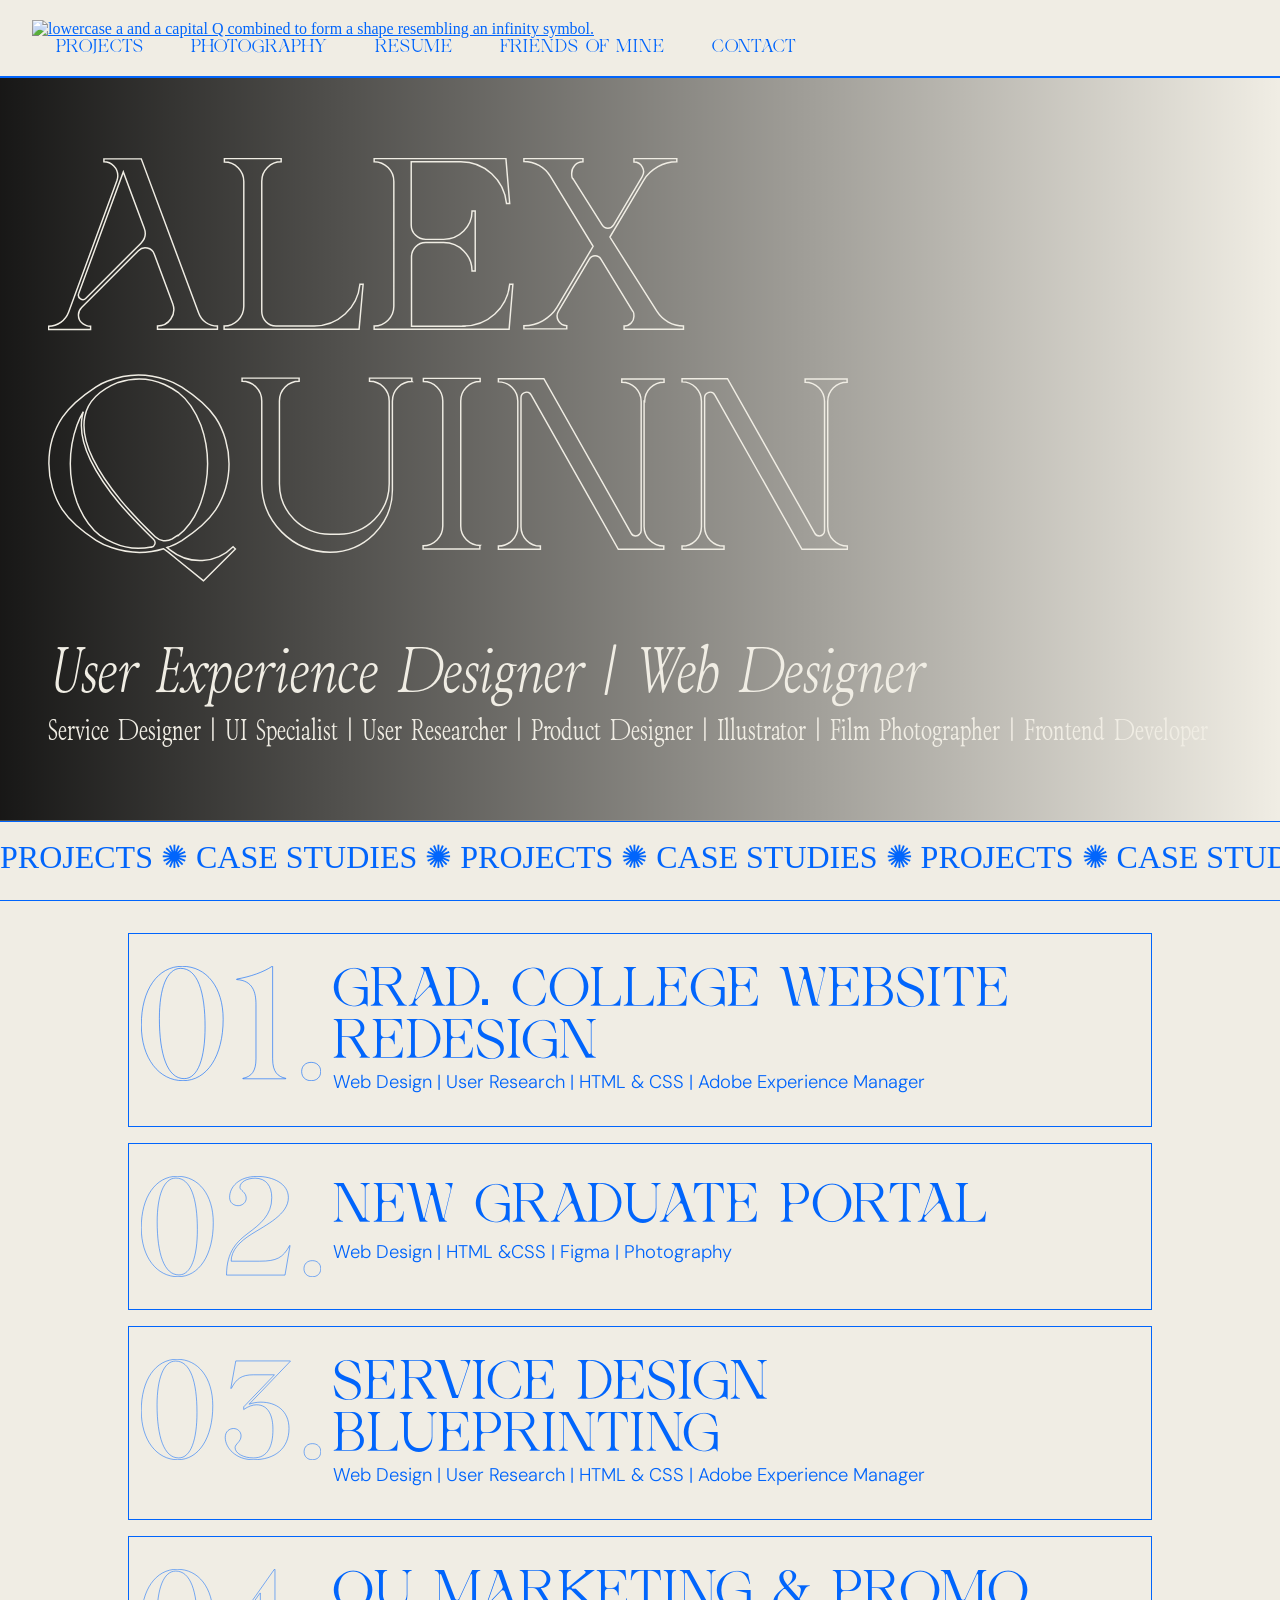
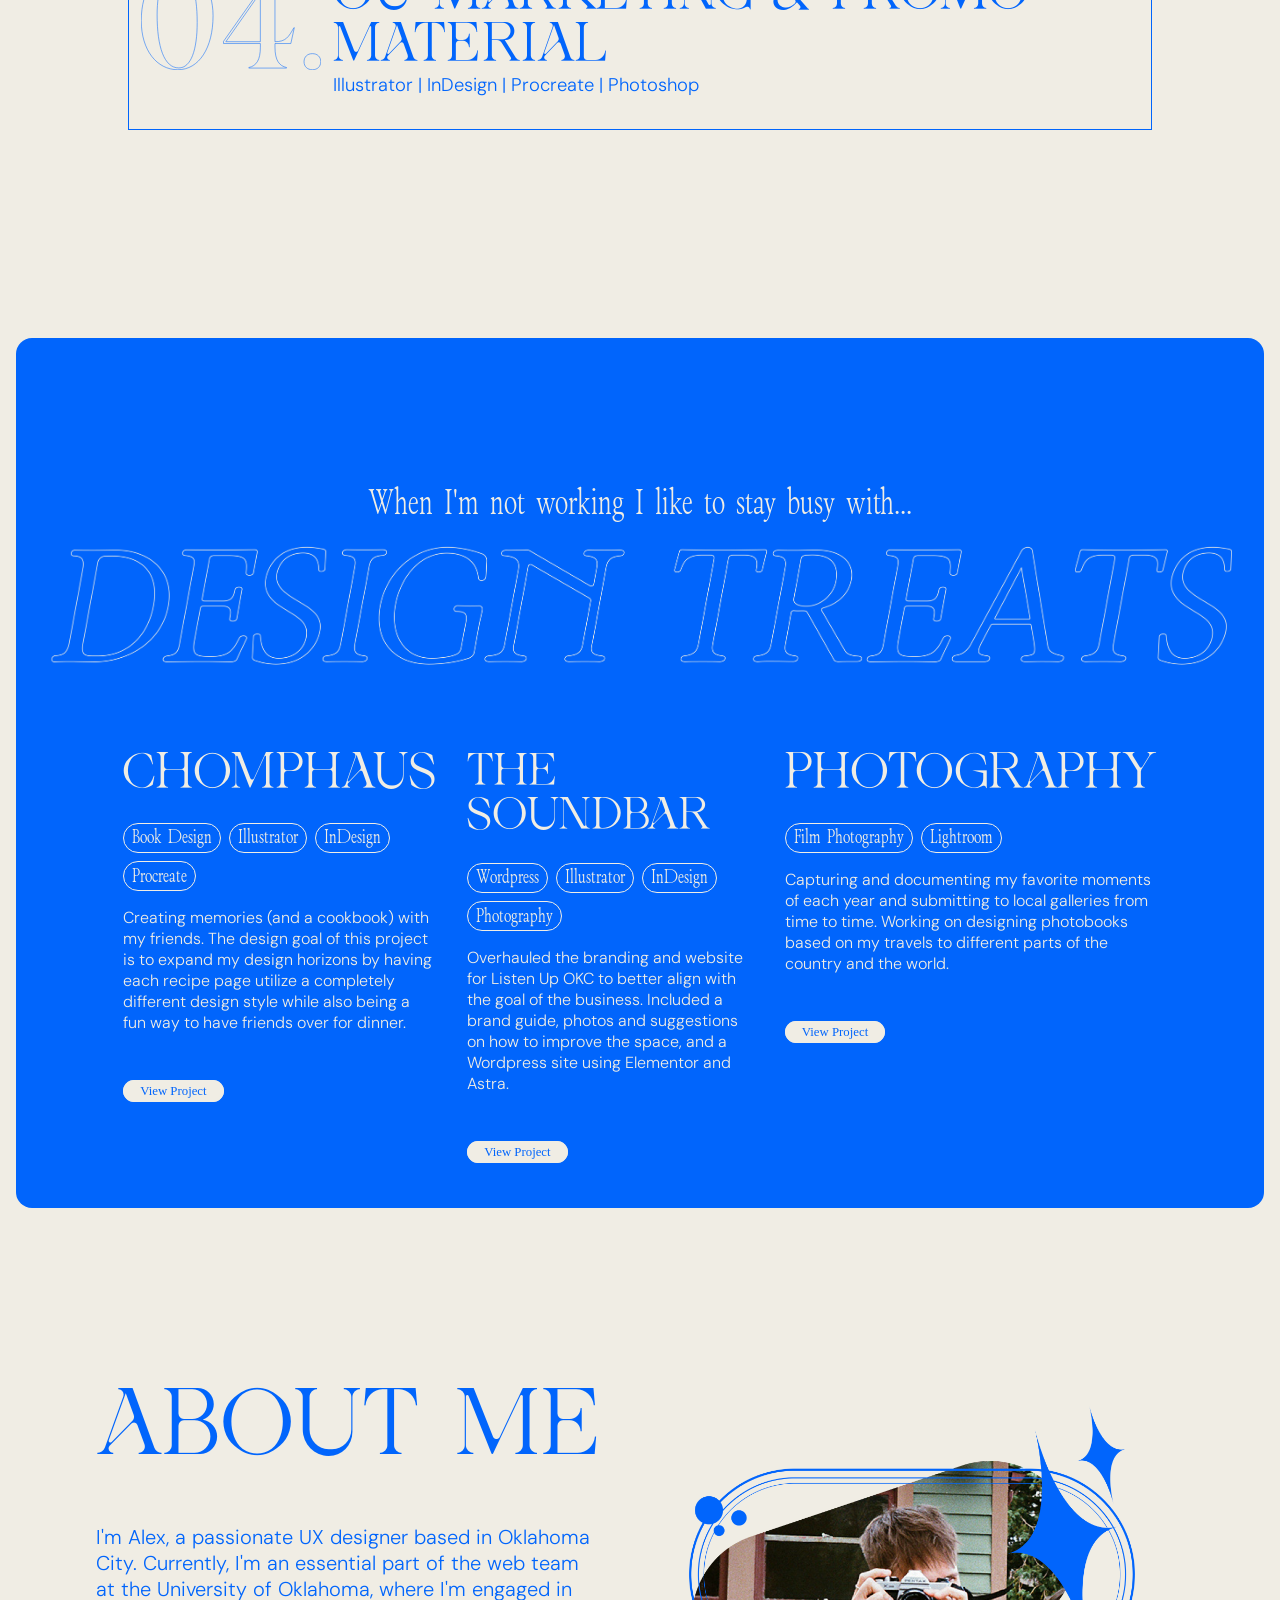
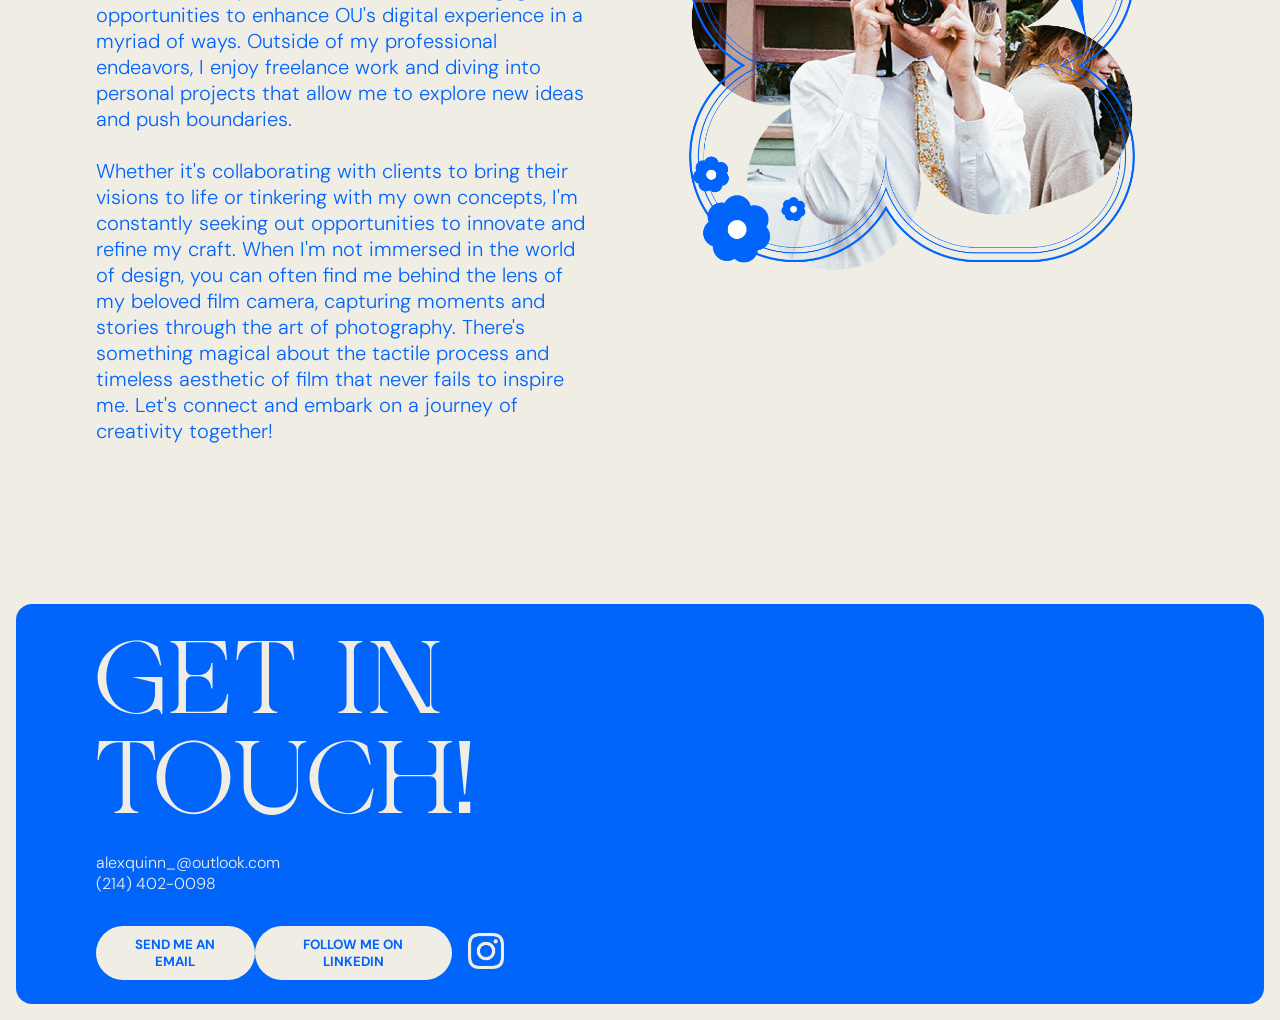
==== index.html @ 705d7b0d "testing hyperlink to contact section" ====
<!DOCTYPE html>
    <html>
        <head>
            <meta charset="utf-8">
            <meta name="viewport" content="width=device-width, initial-scale=1">
            <link rel="stylesheet" href="style.css">
            <title>alexquinn.design</title>
        </head>
        <body>
            <!-- Navigation-->
            <nav>
                <div class="nav-logo">
                    <a href="https://alexquinn.design"><img src="assets/personal_logo_blue.png" alt="lowercase a and a capital Q combined to form a shape resembling an infinity symbol."></a>
                </div>
                <ul class="nav-menu">
                    <li class="nav-item">
                        <a href="https://alexquinn.design/#projects" class="nav-link">PROJECTS</a>
                    </li>
                    <li class="nav-item">
                        <a href="photography" class="nav-link">PHOTOGRAPHY</a>  
                    </li>
                    <li class="nav-item">
                        <a href="resume" class="nav-link">RESUME</a>  
                    </li>
                    <li class="nav-item">
                        <a href="friends" class="nav-link">FRIENDS OF MINE</a>  
                    </li>
                    <li class="nav-item">
                        <a href="#contact" class="nav-link">CONTACT</a>    
                    </li>
                </ul>
                <div class="hamburger">
                    <span class="bar"></span>
                    <span class="bar"></span>
                    <span class="bar"></span>
                </div>
            </nav>
            <!-- Main Content -->
            <main>
                <section class="home-hero">
                    <div class="name-hero-container">
                        <img src="Assets/name-hero.svg" alt="Outline of the name Alex Quinn.">
                    </div>
                    <div class="hero-subhead">
                        <h1>User Experience Designer <span class="no-italics">|</span> Web Designer</h1>
                        <h2 class="hero-title-crawl">Service Designer | UI Specialist | User Researcher | Product Designer | Illustrator | Film Photographer | Frontend Developer</h2>
                    </div>
                </section>
                <section class="projects">
                    <!-- Add the Marquee here -->
                    <div id="marquee-container">
                        <div id="marquee-content">PROJECTS ✺ CASE STUDIES ✺ PROJECTS ✺ CASE STUDIES ✺ PROJECTS ✺ CASE STUDIES ✺ PROJECTS ✺ CASE STUDIES ✺ PROJECTS ✺ CASE STUDIES 
                            ✺ PROJECTS ✺ CASE STUDIES ✺ PROJECTS ✺ CASE STUDIES ✺ PROJECTS ✺ CASE STUDIES ✺ PROJECTS ✺ CASE STUDIES ✺ PROJECTS ✺ CASE STUDIES ✺ PROJECTS ✺ 
                            CASE STUDIES ✺ PROJECTS ✺ CASE STUDIES ✺ PROJECTS ✺ CASE STUDIES ✺ PROJECTS ✺ CASE STUDIES ✺ CASE STUDIES ✺ PROJECTS ✺ CASE STUDIES ✺ PROJECTS ✺ 
                            CASE STUDIES ✺ PROJECTS ✺ CASE STUDIESPROJECTS ✺ CASE STUDIES ✺ PROJECTS ✺ CASE STUDIES ✺ PROJECTS ✺ CASE STUDIES ✺ PROJECTS ✺ CASE STUDIES ✺ PROJECTS 
                            ✺ CASE STUDIES ✺ PROJECTS ✺ CASE STUDIES ✺ PROJECTS ✺ CASE STUDIES ✺ PROJECTS ✺ CASE STUDIES ✺ PROJECTS ✺ CASE STUDIES ✺ PROJECTS ✺ CASE STUDIES ✺ PROJECTS 
                            ✺ CASE STUDIES ✺ CASE STUDIES ✺ PROJECTS ✺ CASE STUDIES ✺ PROJECTS ✺ CASE STUDIES ✺ PROJECTS ✺ CASE STUDIES PROJECTS ✺ CASE STUDIES ✺ PROJECTS ✺ CASE STUDIES 
                            ✺ PROJECTS ✺ CASE STUDIES ✺ PROJECTS ✺ CASE STUDIES ✺ PROJECTS ✺ CASE STUDIES ✺ PROJECTS ✺ CASE STUDIES ✺ PROJECTS ✺ CASE STUDIES ✺ PROJECTS ✺ CASE STUDIES 
                            ✺ PROJECTS ✺ CASE STUDIES ✺ PROJECTS ✺ CASE STUDIES ✺ PROJECTS ✺ CASE STUDIES ✺ CASE STUDIES ✺ PROJECTS ✺ CASE STUDIES • PROJECTS ✺ CASE STUDIES ✺ PROJECTS 
                            ✺ CASE STUDIESPROJECTS ✺ CASE STUDIES ✺ PROJECTS ✺ CASE STUDIES ✺ PROJECTS ✺ CASE STUDIES ✺ PROJECTS ✺ CASE STUDIES ✺ PROJECTS ✺ CASE STUDIES ✺ PROJECTS ✺ 
                            CASE STUDIES ✺ PROJECTS ✺ CASE STUDIES ✺ PROJECTS</div>
                      </div>                                          
                        
                    <!-- Project List -->
                    <div class="project-list">
                        <div class="project clickable-div fade-in" data-url="grad-college">
                            <!-- Original image with blue stroke -->
                            <img src="Assets/number-1.svg" alt="Number one." class="original-number">
                            <!-- Image with chartreuse stroke (hidden by default) -->
                            <img src="Assets/number-1-alt.svg" alt="Number one." class="hover-number">
                            <p class="project-name">GRAD. COLLEGE WEBSITE REDESIGN</p>
                            <p class="project-tags">Web Design | User Research | HTML & CSS | Adobe Experience Manager</p>
                        </div>
                        <div class="project clickable-div fade-in" data-url="new-grad-portal">
                            <!-- Original image with blue stroke -->
                            <img src="Assets/number-2.svg" alt="Number two." class="original-number">
                            <!-- Image with chartreuse stroke (hidden by default) -->
                            <img src="Assets/number-2-alt.svg" alt="Number two." class="hover-number">
                            <p class="project-name">NEW GRADUATE PORTAL</p>
                            <p class="project-tags">Web Design | HTML &CSS | Figma | Photography</p>
                        </div>
                        <div class="project clickable-div fade-in" data-url="service-design">
                            <img src="Assets/number-3.svg" alt="Number three." class="original-number">
                            <img src="Assets/number-3-alt.svg" alt="Number three." class="hover-number">
                            <p class="project-name">SERVICE DESIGN BLUEPRINTING</p>
                            <p class="project-tags">Web Design | User Research | HTML & CSS | Adobe Experience Manager</p>
                        </div>
                        <div class="project clickable-div fade-in" data-url="ou-marketing">
                            <img src="Assets/number-4.svg" alt="Number four." class="original-number">
                            <img src="Assets/number-4-alt.svg" alt="Number four." class="hover-number">
                            <p class="project-name">OU MARKETING & PROMO MATERIAL</p>
                            <p class="project-tags">Illustrator | InDesign | Procreate | Photoshop</p>
                        </div>
                        <div class="project clickable-div fade-in" data-url="travallure">
                            <img src="Assets/number-5.svg" alt="Number five." class="original-number">
                            <img src="Assets/number-5-alt.svg" alt="Number five." class="hover-number">
                            <p class="project-name">TRAVALLURE</p>
                            <p class="project-tags">UI/UX | User Research | Journey Mapping | Product Design</p>
                        </div>
                    </div>
                </section>
                
                <section>
                    <div class="design-treats-container">
                        <div>
                            <p class="design-treats-lead">When I'm not working I like to stay busy with...</p>
                            <img src="Assets/design-treats-header.png" class="dt-header-img" alt="design treats.">
                        </div>
                        <div class="three-col-grid-90">
                            <div class="design-treat">
                                <p class="dt-header">CHOMPHAUS</p>
                                <div class="tag-container">
                                    <div><p>Book Design</p></div>
                                    <div><p>Illustrator</p></div>
                                    <div><p>InDesign</p></div>
                                    <div><p>Procreate</p></div>
                                </div>
                                <p class="dt-body">Creating memories (and a cookbook) with my friends. 
                                    The design goal of this project is to expand my design horizons by 
                                    having each recipe page utilize a completely different design style while also being
                                    a fun way to have friends over for dinner.
                                </p>
                                <a href="https://alexquinn.design/chomphaus" class="button">View Project</a>
                            </div>
                            <div class="design-treat">
                                <p class="dt-header" id="dt-soundbar">THE SOUNDBAR</p>
                                <div class="tag-container">
                                    <div><p>Wordpress</p></div>
                                    <div><p>Illustrator</p></div>
                                    <div><p>InDesign</p></div>
                                    <div><p>Photography</p></div>
                                </div>
                                <p class="dt-body">Overhauled the branding and website for Listen Up OKC to better align 
                                    with the goal of the business. Included a brand guide, photos and suggestions on how 
                                    to improve the space, and a Wordpress site using Elementor and Astra.
                                </p>
                                <a href="https://alexquinn.design/the-soundbar" class="button">View Project</a>
                            </div>
                            <div class="design-treat">
                                <p class="dt-header">PHOTOGRAPHY</p>
                                <div class="tag-container">
                                    <div><p>Film Photography</p></div>
                                    <div><p>Lightroom</p></div>
                                </div>
                                <p class="dt-body">Capturing and documenting my favorite moments of each year and 
                                    submitting to local galleries from time to time. Working on designing photobooks
                                    based on my travels to different parts of the country and the world.
                                </p>
                                <a href="https://alexquinn.design/photography" class="button">View Project</a>
                            </div>
                        </div>
                    </div>
                </section>

                <section>
                    <div class="about-container">
                        <div>
                            <h2 class="about-me-title">ABOUT ME</h2>
                            <p class="about-me-paragraph">I'm Alex, a passionate UX designer based in Oklahoma City. Currently, I'm an essential part 
                                of the web team at the University of Oklahoma, where I'm engaged in opportunities to enhance OU's digital experience 
                                in a myriad of ways. Outside of my professional endeavors, I enjoy freelance work and diving into personal projects 
                                that allow me to explore new ideas and push boundaries. <br><br>Whether it's collaborating with clients to bring their 
                                visions to life or tinkering with my own concepts, I'm constantly seeking out opportunities to innovate and refine my 
                                craft. When I'm not immersed in the world of design, you can often find me behind the lens of my beloved film camera, 
                                capturing moments and stories through the art of photography. There's something magical about the tactile process and 
                                timeless aesthetic of film that never fails to inspire me. Let's connect and embark on a journey of creativity together!
                            </p>
                        </div>
                        <div>
                            <img src="Assets/about-me-profile-2.png" class="basic-img-square" alt="Alex Quinn.">
                        </div>
                    </div>
                </section>
            </main>
            <footer id="contact">
                <div class="two-col-grid-wide">
                    <div class="my-2 ml-5">
                        <h2 class="footer-contact mb-1">GET IN TOUCH!</h2>
                        <p id="contact-email">alexquinn_@outlook.com</p>
                        <p id="contact-phone" class="mb-2">(214) 402-0098</p>
                        <div class="space-between width-75 my-auto" id="footer-buttons">
                            <a href="mailto:alexquinn_@outlook.com" >
                                <button type="button" class="btn-white">SEND ME AN EMAIL</button>
                            </a>
                            <div>
                                <a href="https://www.linkedin.com/in/alex-j-quinn/" >
                                    <button type="button" class="btn-white">FOLLOW ME ON LINKEDIN</button>
                                </a>
                                <a href="https://www.instagram.com/aquinngallery/" >
                                    <img src="Assets/instagram.png" id="instagram">
                                </a>
                            </div>
                        </div>
                    </div>
                </div>
            </footer>
            <!-- Javascript -->
            <script src="script.js"></script>
        </body>        
    </html>
---- style.css ----
/* Universal */
* {
    box-sizing: border-box;
    margin: 0;
    padding: 0;
}
body{
    color: #0165FC;
    background-color: #F0EDE4;
}
h1{
    color: #0165FC;
    font-family: "ZTBOskon90s Light Italic";
    font-size: 4rem;
    font-weight: lighter;
}
h1 span{
    color: #F0EDE4;
    font-size: 4rem;
}
h2{
    color: #0165FC;
    font-family: "ZTBOskon90s";
    font-size: 1.875rem;
    font-weight: lighter;
}
h3{
    color: #0165FC;
    font-family: "ZTBOskon90s Light Italic";
    font-size: 2rem;
    font-weight: 100;
}
h4{
    color: #0165FC;
    font-family: 'Ade Display';
    font-size: 1.85rem;
    font-weight: 100;
}
p{
    color: #0165fc;
    font-family: DM Sans Light;
    font-size: 16px;
}
li{
    list-style-type: none;
}
hr{
    border: #0165FC 1px solid;
}
a{
    color: #0165FC;
}

.button{
    background-color: #F0EDE4;
    border: 1px solid #F0EDE4;
    border-radius: 2rem; 
    color: #0165FC;
    font-family: "DM Sans";
    font-size: .8rem;
    margin: 0.5rem 0.5rem 10rem 0rem;
    padding: 0.2rem 1rem 0.2rem 1rem;
    text-decoration: none;
    transition: 350ms ease-in-out;
}
.button-invert{
    background-color: #000814;
    border: 1px solid #000814;
    border-radius: 2rem; 
    color: #F0EDE4;
    font-family: "DM Sans";
    font-size: .8rem;
    margin: 0.5rem 0.5rem 10rem 0rem;
    padding: 0.2rem 1rem 0.2rem 1rem;
    text-decoration: none;
    transition: 350ms ease-in-out;
}
.button:hover{
    margin-left: 1rem;
}
div{
    height: auto;
}
footer{
    background-color: #0165FC;
    width: 97.5%;
    margin-left: auto;
    margin-right: auto;
    margin-bottom: 1.25%;
    border-radius: 1rem;
    padding: 0;
    height: 25rem;
}
footer div>div>p{
    color: #F0EDE4;
    font-size: 1.rem;
}
.footer-contact{
    font-size: 5.75rem;
    color: #F0EDE4;
    font-family: 'Ade Display';
}
#footer-buttons div{
    display:flex;
    align-items:center;
}
#footer-buttons{
    display:flex;
    align-items:center;
}
#instagram{
   max-width: 3.25rem;
   padding-left: 1rem;
}

/* Utility */
.yellow-background{
    background-color: #DFFF00 !important;
}
.black-txt{
    color: #000814;
}
.img-container{
    display: inline-block;
}
.img-container img{
    transition: 0.3s ease-in-out;
}
.no-italics{
    font-style: normal;
}
.body-medium{
    font-family: 'DM Sans Medium';
}
.body-extralight{
    font-family: 'DM Sans Extra Light Italic';
}
.bold{
    font-weight: 700;
}
.clearfix::after {
    content: "";
    display: table;
    clear: both;
}
.border-radius{
    border-radius: 1rem;
}
.blue-background{
    background: #0165FC;
}
.width-60{
    width: 60%;
}
.width-65{
    width: 65%;
}
.width-75{
    width: 75%;
}
.width-90{
    width: 90%;
}
.divider-sm{
    width: 20%;
    border-top: 1px;
}
.divider-m{
    width: 75%;
    border-top: 1px;
}
.bulleted-list li{
    list-style-type: circle;
    font-family: 'ZTBOskon90s Light';
    font-size: 1.5rem;
    margin-bottom: .75rem;
}
.no-collapse{
    display: flex; 
    flex-direction: column;
}
.blue-arrow{
    height: 3rem;
}
#blue-arrow-right:hover{
    transform: translateX(20px);
}
#blue-arrow-left:hover{
    transform: translateX(-20px);
}
.container-blue-rounded{
    background-color: #0165FC;
    width: 97.5%;
    margin-left: auto;
    margin-right: auto;
    margin-bottom: 1.25%;
    border-radius: 1rem;
    height: fit-content;
}
.container-blue-rounded-outline{
    background-color: #F0EDE4;
    width: 97.5%;
    margin-left: auto;
    margin-right: auto;
    margin-bottom: 1.25%;
    border-radius: 1rem;
    border: 2px solid #0165fc;
    height: fit-content;
}

/* General Positioning */
.center{
    margin-left: auto;
    margin-right: auto;
}
.flex-left{
    display: flex;
    justify-content: flex-start;
}
.flex-right{
    display: flex;
    justify-content: flex-end;
}
.flex-center{
    display: flex; 
    justify-content: center;
}
.center-text{
    text-align: center;
}
.center-content{
    display: flex;
    justify-content: center;
    align-items: center;
}
.center-image{
    display: block;
    margin: auto;
}


.float{
    float: left;
}
.float img{
    width: auto;
    height: 18.75rem;
}
.space-between{
    display: flex;
    justify-content: space-between;
}
.full-width{
    width: 100% !important;
}
.white-text{
    color: #F0EDE4;
    font-family: 'DM Sans';
}
.highlight-blue{
    color: #0165FC;
}
.hr-blue-thick{
    border: 3px solid #0165fc; 
}
.hr-white{
    border: 1px solid #F0EDE4; 
}
.hr-white-hidden{
    display: none;
    background-color: #F0EDE4;
    border: 0 none;
    color: #F0EDE4;
    height: 1px;
}
.hr-blue-hidden{
    display: none;
    background-color: #0165fc;
    border: 0 none;
    color: #0165FC;
    height: 1px;
}
.project-section-header{
    font-family: "Ade Display";
    font-size: 3.5rem;
}
.blockquote{
    font-size: 1.33rem;
    text-align: center;
    padding: 0rem 5rem 0rem 5rem;
}
.next-project{
    font-family: "ZTBOskon90s";
    font-size: 2.75rem;
    margin-bottom: 1rem;
}

/* Fonts */
.dm-italic{
    font-family: "DM Sans Extra Light Italic";
}
.note{
   font-family: 'DM Sans Extra Light Italic';
}
.medium-text{
    font-family: 'ZTBOskon90s Extra Light';
    font-size: 2rem;
    font-weight: 100;
}
.medium-large-text{
    font-family: 'ZTBOskon90s Extra Light';
    font-size: 3.5rem;
    font-weight: 100;
}
.big-text{
    font-family: 'ZTBOskon90s Extra Light';
    font-size: 5rem;
    font-weight: 100;
}
.big-text-italic{
    font-family: 'ZTBOskon90s Medium Expanded Italic';
    font-size: 4rem;
    font-weight: 100;
}
.big-number{
    font-family: 'ZTBOskon90s Medium Expanded Italic';
    font-size: 4rem;
    font-weight: 100;
}

/* Margin */
.mb-1{
    margin-bottom: 1rem;
}
.mb-2{
    margin-bottom: 2rem;
}
.mb-3{
    margin-bottom: 3rem;
}
.mb-5{
    margin-bottom: 5rem;
}
.mb-10{
    margin-bottom: 10rem;
}
.my-2{
    margin-top: 2rem;
    margin-bottom: 2rem;
}
.my-3{
    margin-top: 3rem;
    margin-bottom: 3rem;
}
.my-5{
    margin-top: 5rem;
    margin-bottom: 5rem;
}
.my-10{
    margin-top: 10rem;
    margin-bottom: 10rem;
}
.mx-auto{
    margin-left: auto;
    margin-right: auto;
}
.mx-2{
    margin-left: 2rem;
    margin-right: 2rem;
}
.my-auto{
    margin-top: auto;
    margin-bottom: auto;
}
.ml-2{
    margin-left:2rem;
}
.ml-3{
    margin-left:3rem;
}
.ml-5{
    margin-left:5rem;
}
.mr-2{
    margin-right:2rem;
}
.mr-3{
    margin-right:3rem;
}
.mt-1{
    margin-top:1rem;
}
.mt-2{
    margin-top:2rem;
}
.mt-3{
    margin-top:3rem;
}
.mt-5{
    margin-top: 5rem;
}
.mt-10{
    margin-top: 10rem;
}
.mt-20{
    margin-top: 20rem;
}

/* Padding */
.pb-1{
    padding-top: 1rem;
}
.pb-5{
    padding-bottom: 5rem;
}
.pl-1{
    padding-left: 1rem;
}
.pl-2{
    padding-left: 2rem;
}
.pr-1{
    padding-right: 1rem;
}
.pr-2{
    padding-right: 1rem;
}
.pt-3{
    padding-top: 3rem;
}
.pl-3{
    padding-left: 3rem;
}
.pr-3{
    padding-right: 3rem;
}
.pr-5{
    padding-right: 5rem;
}
.pr-8{
    padding-right: 8rem;
}
.px-2{
    padding-left: 2rem;
    padding-right: 2rem;
}
.px-3{
    padding-left: 3rem;
    padding-right: 3rem;
}
.px-10{
    padding-left: 10rem;
    padding-right: 10rem;
}
.py-3{
    padding-top: 3rem;
    padding-bottom: 3rem;
}

/* Buttons */
.btn-blue{
    color: #F0EDE4;
    background-color: #0165FC;
    border: none;
    font-family: "DM Sans Bold";
    height: auto;
    padding: 10px 20px;
    text-align: center;
    cursor: pointer;
    border-radius: 30px;
}
.btn-white{
    color: #0165FC;
    background-color: #F0EDE4;
    border: none;
    font-family: "DM Sans Bold";
    height: auto;
    padding: 10px 20px;
    text-align: center;
    cursor: pointer;
    border-radius: 30px;
}
.btn-yellow{
    background-color: #DFFF00 !important;
    color: #000814 !important;
}
.download-btn{
    padding: 8px 40px;
}

.alternate-label{
    background-color: #F0EDE4;
    color: #000814;
}
.section-header{
    font-family: "Ade Display";
    font-size: 3rem;
    display: block;
    width: fit-content;
}
  

/* Grid Structures */
.one-col-grid{
    width: 80%;
    margin-left: auto;
    margin-right: auto;
}
.one-col-grid-wide{
    width: 90%;
    margin-left: auto;
    margin-right: auto;
}
.two-col-grid{
    display: grid;
    grid-template-columns: 1fr 1fr;
    grid-template-rows: auto;
    margin-left: auto;
    margin-right: auto;
}
.two-col-grid-wide{
    display: grid;
    grid-template-columns: 1fr 1fr;
    grid-template-rows: auto;
    width: 100%;
}
.two-col-grid-gap{
    display: grid;
    grid-template-columns: 1fr 1fr;
    grid-template-rows: auto;
    width: 80%;
    grid-gap: 25px;
    margin-left: auto;
    margin-right: auto;
}
.two-col-20-80-wide{
    display: grid;
    grid-template-columns: 20% 80%;
    grid-template-rows: auto;
    width: 100%;
    margin-left: auto;
    margin-right: auto;
}
.two-col-40-60{
    display: grid;
    grid-template-columns: 40% 60%;
    grid-template-rows: auto;
    width: 80%;
    margin-left: auto;
    margin-right: auto;
}
.two-col-65-35-wide{
    display: grid;
    grid-template-columns: 65% 35%;
    grid-template-rows: auto;
    width: 100%;
    margin-left: auto;
    margin-right: auto;
    min-height: 1px;
}
.two-col-65-35{
    display: grid;
    grid-template-columns: 65% 35%;
    grid-template-rows: auto;
    width: 90%;
    margin-left: auto;
    margin-right: auto;
    min-height: 1px;
}
.three-col-grid{
    display: grid;
    grid-template-columns: 1fr 1fr 1fr;
    grid-template-rows: auto;
    width: 80%;
    margin-left: auto;
    margin-right: auto;  
}
.three-col-grid-90{
    display: grid;
    grid-template-columns: 1fr 1fr 1fr;
    grid-template-rows: auto;
    width: 90%;
    margin-left: auto;
    margin-right: auto;  
}
.four-col-grid{
    display: grid;
    grid-template-columns: 1fr 1fr 1fr 1fr;
    grid-template-rows: auto;
    width: 80%;
    margin-left: auto;
    margin-right: auto;
}

/* Images */
.basic-img{
    display: block;
    max-width: 100%;
    height: auto;
    border-radius: 1rem;
}
.basic-img-square{
    width: 100%;
    height: auto;
}

/* Text */
.fs-2{
    font-size: 2rem;
}
.fs-4{
    font-size: 4rem;
}
.ade-font{
    font-family: "Ade Display";
}
.white-text{
    color: #F0EDE4;
}
.caption{
    font-family: 'ZTBOskon90s Light Italic';
    font-size: 1.25rem;
    width: 80%;
    text-align: center;
    margin-left: auto;
    margin-right: auto;
}
.caption-left{
    font-family: 'ZTBOskon90s Light Italic';
    font-size: 1.25rem;
    font-weight: 100;
}
.text-over-img{
    color: #0165FC;
    font-family: 'Ade';
    font-size: 5rem;
    background-color: #F0EDE4;
    position: absolute;
    margin: auto;
    padding: 2rem;
    left: 50%;
    top: 50%;
    transform: translate(-50%,-50%);
    z-index: 1;
}

/* Divs */
.relative{
    position: relative;
}
.span-2{
    grid-column: span 2;
}
.blue-border{
    border: #0165FC 1px solid;
}

/* Navigation */
nav{
    position: sticky;
    top: 0;
    display: flex;
    flex-wrap: wrap;
    justify-content: space-between;
    padding: 1.25rem 2rem 1.25rem 2rem;
    background-color: #F0EDE4;
    border-bottom: #0165fc 2px solid;
    z-index:100;
}
.nav-logo{
    display: block;
}
.nav-logo img{
    width: 4rem;
    height: auto;

}
.nav-menu{
    align-items: center;
    display: flex;
    justify-content: space-between;
}
.nav-menu li a{
    font-family: "Ade Display";
    font-size: 1rem;
    padding: 0.5rem 1.5rem;
    position: relative;
    text-decoration: none;
}
.hamburger{
    display: none;
}
.bar {
    display: block;
    width: 25px;
    height: 3px;
    margin: 5px auto;
    -webkit-transition: all 0.3s ease-in-out;
    transition: all 0.3s ease-in-out;
    background-color: #0165FC;
}
.yellow-menu{
    background: #DFFF00;
}

/* Home Page */
.home-hero{
    background: linear-gradient(270deg, rgba(0,0,0,0) 0%, rgba(0,0,0,0.90) 100%), 
    url(Assets/feature.jpg);
    background-position: center;
    background-repeat: no-repeat;
    background-size: cover;
    height: 82.5vh;
}
.name-hero-container{
    display: block;
    height: auto;
    width: 100%;
}
.name-hero-container img{
    max-width: 50rem;
    height: auto;
    margin: 5rem 3rem 3rem 3rem;
}
.hero-subhead{
    margin-left: 3rem;
}
.hero-subhead h2, h1{
    color: #F0EDE4;
}

/* Project Marquee */
#marquee-container {
    overflow: hidden;
    width: 100%;
    height: 5rem;
    border-top: 1px solid #0165FC; /* Top border */
    border-bottom: 1px solid #0165FC; /* Bottom border */
    margin: 0rem 0rem 2rem 0rem;
}
#project-marquee {
    overflow: hidden;
    width: 100%;
    height: 5rem;
    border-top: 1px solid #0165FC; /* Top border */
    border-bottom: 1px solid #0165FC; /* Bottom border */
}
  
#marquee-content {
    animation: marquee 40s linear infinite; /* Adjust duration as needed */
    font-size: 2rem;
    font-family: DM Sans;
    padding-top: 1rem;
    vertical-align: middle;
    white-space: nowrap; /* Prevents text from wrapping */
}
  
@keyframes marquee {
    from {
      transform: translateX(100%);
    }
    to {
      transform: translateX(-100%);
    }
}
  
.projects{
    background:#F0EDE4;
}
.project{
    border: 1px solid #0165FC;
    display: grid;
    grid-template-columns: repeat(5, 1fr);
    grid-template-rows: repeat(2, auto);
    grid-column-gap: 0px;
    grid-row-gap: 0px;
    height: auto;
    margin-left: auto;
    margin-right: auto;
    margin-bottom: 1rem;
    padding-top: 2rem;
    padding-bottom: 2rem;
    transition: 300ms ease-in-out;
    width: 80%;
}
.project img{
    grid-row-end: span 2;
    height: auto;
    justify-self: center;
    width: 11.25rem;
}
/* Hide the hover number by default */
.hover-number {
    display: none;
}
.project-name{
    align-self: center;
    display: block;
    font-family: "Ade Display";
    font-size: 3rem;
    grid-column-start: 2;
    grid-column-end: 6;
}
.project-tags{
    display: block;
    font-size: 1.15rem;
    grid-column-start: 2;
    grid-column-end: 6;
}

/* Design Treats */
.design-treats-container{
    background-color: #0165FC;
    width: 97.5%;
    margin-left: auto;
    margin-right: auto;
    margin-bottom: 1.25%;
    border-radius: 1rem;
    padding: 2rem;
    height: fit-content;
}
.design-treats-lead{
    font-family: 'ZTBOskon90s Light';
    color: #F0EDE4;
    font-size: 2.25rem;
    text-align: center;
    margin-top: 7rem;
}
.dt-header-img{
    width: 100%;
    height: auto;
}
.design-treat{
    margin-top: 3rem;
    margin-bottom: 1rem;
    padding-left: 1rem;
    padding-right: 1rem;
}
.dt-header{
    color: #F0EDE4;
    font-family: 'Ade Display';
    font-size: 2.75rem;
}
#dt-soundbar{
    font-size: 2.5rem !important;
}
.dt-body{
    color: #F0EDE4;
    margin: 1rem 0rem 3rem 0rem;
}
.tag-container{
    display: block;
    overflow: auto;
    margin-top: 1rem;
}
.tag-container div p{
    background-color: #0165FC;
    border: 1px solid #F0EDE4;
    border-radius: 2rem; 
    color: #F0EDE4;
    float: left;
    font-family: "ZTBOskon90s";
    font-size: 1.25rem;
    margin: 0.5rem 0.5rem 0rem 0rem;
    padding: 0.1rem 0.5rem 0.1rem 0.5rem;
}

/*About Me*/
.about-container{
    display: grid;
    grid-template-columns: 1fr 1fr;
    margin: auto;
    padding-top: 10rem;
    padding-bottom: 10rem;
    width: 85%;
}
.about-me-title{
    color: #0165FC;
    font-family: 'Ade Display';
    font-size: 5.25rem;
}
.about-me-paragraph{
    color: #0165FC;
    display: flex;
    font-size: 1.25rem;
    grid-column: 1;
    grid-row: 2;
    padding-top: 3rem;
    padding-right: 3rem;
}

.friends-hero{
    width: 65%;
    margin-left: 2.5%;
    margin-top: 4%;
    margin-bottom: 5%;
}
.page-header{
    font-family: "Ade Display";
    font-size: 8rem;
}
.friends{
    width: 90%;
    margin: auto;
    margin-bottom: 15rem;
}
.friend-card{
    display: flex;
    grid-template-columns: 1fr 2fr;
    grid-template-rows: auto;
    margin: auto;
    width: 75%;
    min-height: 300px;
    margin-top: 2rem;
}
.friend-card h2{
    color: #F0EDE4;
    font-family: "Ade Display";
    font-size: 4rem;
    padding-left: 1rem;
    padding-top: 1rem;
}
.friend-card p{
    color: #F0EDE4;
    padding-left: 1rem;
    padding-right: 5rem;
}
.friend-info{
    background-color: #0165FC;
    border-radius: 0 0 100px 0;/* Curve only the top-left corner */
    width: 70%;
    display: grid;
    grid-template-columns: 1fr;
    grid-template-rows: 1fr .5fr .5fr;
}
.friend-info h2{
    width: 50%;
}
.friend-info .tag-container{
    padding-left: 1rem;
}
.friend-image {
    position: relative;
    width: 30%;
}
.friend-image img {
    display: block;
    width: 100%;
    height: 100%;
    object-fit: cover;
    border-radius: 100px 0 0 0; /* Curve only the top-left corner */
}
.friend-image .button {
    position: absolute;
    top: 90%;
    left: 50%;
    transform: translate(-50%, -50%);
    z-index: 2;
    width: 10rem;
    font-size: .75rem;
    text-align: center;
} 
.friend-image .button:hover {
    background-color: black;
}

/*Photography Page*/
.alternate-background{
    background-color: #000814;
    border-color: #000814;
}
.yellow-text{
    color: #DFFF00;
}
.nav-menu li .yellow-text::after{
    background-color: #DFFF00;
}
.photo-hero{
    width: 90%;
    height: 50vh;
    margin: 5% 0 5% 5%;
}
.photo-hero h1{
    font-family: "Ade Display";
    font-size: 2.8rem;
    color: #DFFF00;
}
.photo-hero h2{
    font-size: 4rem;
    font-family: 'ZTBOskon90s Light Italic';
    color: #F0EDE4;

}
.photo-hero p{
    color: #F0EDE4;
    font-size: 1rem;
    text-wrap: pretty;
}
.gallery{
    display: flex;
    flex-direction: row;
    justify-content: space-between;
    width: 80%;
    margin-left: 5%;
    margin-bottom: 10%;
}
.gallery .photo-column {
    display: flex;
    flex-direction: column;
    width: 32.75%;
}
.gallery .photo-column img{
    margin: 5px 0;
    width: 100%;
}

.fade-in{
    opacity: 0;
    transform: translateY(10%);
    transition: opacity 350ms ease-in, transform 500ms ease-in;
}
.fade-in.appear{
    opacity: 1;
    transform:  translateY(0);
}
/* Remove the friends-hero class once this one is done*/
.standard-hero{
    width: 65%;
    margin-left: 2.5%;
    margin-top: 4%;
    margin-bottom: 5%;
}
.page-header{
    font-family: "Ade Display";
    font-size: 7rem;
}
.resume-btn-container{
    margin-top: 3rem;
}

/*Project Page*/
.project-img-container{
    width: 100%;
    height: auto;
    margin: 1.25rem 0rem;
    overflow: hidden;
}
.project-img-hero{
    float: right;
    width: 900px; /*change to 100% once img is correct*/
    height: 385px; /*change to 100% once img is correct*/
}
.project-container{
    width: 90%;
    margin: auto;
    padding-top: 15rem; 
}
.project-header{
    clear:right;
    margin-bottom: 1rem;
}
.project-tag{
    height: auto;
    overflow: hidden;
    margin: auto 0rem;
}
.project-tag div{
    background-color: none;
    border: 1px solid #0165FC;
    border-radius: 2rem;
    float: left;
    font-family: "ZTBOskon90s";
    font-size: 1.5rem;
    margin: 0rem 1rem 0rem 0rem;
    padding: 0.15rem 1rem 0.1rem 1rem;
}
.project-tag-white div{
    background-color: none;
    border: 1px solid #F0EDE4;
    border-radius: 2rem;
    float: left;
    font-family: "ZTBOskon90s";
    font-size: 1.5rem;
    margin: 0rem 1rem 0rem 0rem;
    padding: 0.15rem 1rem 0.1rem 1rem;
}
.project-date{
    color: #F0EDE4;
    font-size: 2.5rem;
    font-family: 'ZTBOskon90s Light Italic';
    font-weight: lighter;
    text-align: center;
}
.project-details{
    display: grid;
    grid-template-columns: 3fr 1fr;  
}
.project-details p{
    margin-top: 1rem;
    margin-bottom: 3rem;
    font-size: 1.25rem;
    width: 90%;
}

/* Grad Portal */
.feature-portal{
    background:linear-gradient(0deg, rgba(0, 0, 0, 100%) 30%, rgba(255, 255, 255, 0%) 100%), url(Assets/New-Grad-Portal/grad-portal-feature.jpg);
    background-position: 50%;
    background-repeat: no-repeat;
    background-size: cover;
    width: 100%;
    height: max-content;
}
#blue-bars{
    width: auto;
    height: 36rem;
    margin-bottom: 10rem;
    position: absolute;
    top: 100;
    left: 0;
}
#portal-video{
    width: auto;
    height: 36rem;
    z-index: 1;
    position: absolute;
    left: 50%;
    transform: translate(-50%);
}
.portal-video-container{
    position: relative;
    height: 42rem;

}
.portal-mockups p{
    padding-right: 8rem;;
}
.portal-mockup-container{
    width: 80%;
}
.portal-mockup-container img{
    width: 97.5%;
    height: auto;
}

/* The SoundBar */
.feature-soundbar{
    background:linear-gradient(0deg, rgba(0, 0, 0, 100%) 30%, rgba(255, 255, 255, 0%) 100%), url(Assets/Photography/the-soundbar-record.jpg);
    background-repeat: no-repeat;
    background-size: cover;
    width: 100%;
    height: max-content;
}
.soundbar-process-grid{
    width: 80%;
    margin: auto;
}
.soundbar-brand-identity{
    transition: 500ms;
}
.soundbar-brand-identity:hover{
    border: #0165FC 1px solid;
    background: #0165FC;
    color:#F0EDE4;
    transition: 500ms;
}
.soundbar-brand-identity:hover p{
    color:#F0EDE4;
}
.soundbar-process-txt p{
    padding: 1rem;
}
#soundbar-question{
    font-family: "ZTBOskon90s Light Italic";
    font-size: 2rem;
    margin-bottom: .5rem;
}
.soundbar-logos{
    display: flex;
    justify-content: space-between;
}
.soundbar-logos img{
    width: auto;
    height: 7rem;
}   
.soundbar-new-assets{
    display: flex;
    justify-content: space-between;
}
.soundbar-new-assets img{
    width: auto;
    height: 17rem;
    border-radius: 1rem;
} 
.soundbar-colors{
    display: block;
    width: 40%;
    height: auto;
    margin: 0 auto 4rem auto;
}
.soundbar-posters{
    width: 100%;
}
.soundbar-posters img{
    width: auto;
    height: 25rem;
    border-radius: 1rem;
}

/* Grad College Website Redesign */
.feature-grad{
    background:linear-gradient(0deg, rgba(0, 0, 0, 100%) 30%, rgba(255, 255, 255, 0%) 100%), url(Assets/Grad-College-Website/grad\ college\ website\ feature.jpg);
    background-position: 50%;
    background-repeat: no-repeat;
    background-size: cover;
    max-width: 100%;
}
#celebration-skyline{
    width: auto;
    height: 32rem;
}

/* OU Marketing and Promo Materials */
.accordion li{
    list-style: none;
    width: 100%;
    padding: .75rem;
    border: #0165FC 1px solid;
}
.accordion li label{
    display: flex;
    align-items: center;
    padding: 10px 10px 10px 2rem;
    font-family: 'Ade';
    font-size: 4rem;
    color: #0165fc;
    cursor: pointer;
}
input[type="radio"]{
    display: none;
}
.accordion .accordion-content{
    display: grid; 
    grid-template-rows: 0fr;
    margin: auto;
    transition: 500ms grid-template-rows ease;
    width: 100%;
}
.accordion-content > div {
    overflow: hidden;
}
.accordion input[type="radio"]:checked + label + .accordion-content{
    grid-template-rows: 1fr;
}
.gradcon-callout-large{
    font-family: 'Ade';
    width: 100%;
    font-size: 4.25rem;
    text-align: justify;
    color: #CECBC3;
    line-height: 1.2;
}
.gradcon-callout-large > .highlight{
    color: #0165FC;
}

/*Service Design */
.p-sdb-final-product{
    margin-top: 1rem;
    margin-bottom: 2rem;
}
.sdb-current-system{
    padding-right: 5rem;
}
.sdb-ppaop{
    margin-left: auto;
    margin-right: auto;
    margin-top: 3rem;
}

/*delete later*/
.center-button{
    width: 20%;
    margin: auto;
    margin-bottom: 5rem;
}









/*Media queries*/

@media only screen and (min-width: 1024px){
    .nav-menu li a::after{
        content: '';
        position: absolute;
        width: 100%;
        height: 2px;
        border-radius: 4px;
        background-color: #0165FC;
        bottom: 0;
        left: 0;
        transform-origin: right;
        transform: scaleX(0);
        transition: transform 300ms ease-in-out;
    }
    .nav-menu li a:hover::after{
        transform-origin: left;
        transform: scaleX(1);
    }
    .project:hover{
        background-color: black;
        border: 1px solid #DFFF00;
        cursor: pointer;
        transition: 300ms ease-in-out;
    }
    .project:hover p{
        color: #DFFF00;
    }
    /* When hovering over the container, show the hover number and hide the original number */
    .project.clickable-div:hover .hover-number {
        display: block;
    }
    .side-project h3:hover{
        transform: translateY(-10px);
    }

    .project.clickable-div:hover .original-number {
        display: none;
    }
    .friends{
        grid-template-columns: repeat(3, 1fr);
        grid-template-rows: auto;
    }

    .photo-hero{
        display: grid;
        grid-template-columns: repeat(10, 1fr);
        width: 90%;
        height: 50vh;
        margin: 5% 0 5% 5%;
    }
    .photo-hero h1{
        font-family: "Ade Display";
        font-size: 8.75rem;
        grid-column: 1/10;
        width: 100%;
        color: #DFFF00;
    }
    .photo-hero h2{
        font-size: 4rem;
        font-family: 'ZTBOskon90s Light Italic';
        grid-column: 10/11;
        grid-row: 1/3;
        color: #F0EDE4;
        writing-mode: vertical-rl;
        transform: rotate(-180deg);
        display: flex;
        flex-direction: column;
        justify-content: flex-end;
    
    }
    .photo-hero p{
        color: #F0EDE4;
        font-size: 1.1rem;
        grid-column: 1/6;
        text-wrap: pretty;
    }
    .gallery{
        display: flex;
        flex-direction: row;
        justify-content: space-between;
        width: 80%;
        margin-left: 5%;
        margin-bottom: 10%;
    }
    .gallery .photo-column {
        display: flex;
        flex-direction: column;
        width: 32.75%;
    }
    .gallery .photo-column img{
        margin: 5px 0;
        width: 100%;
    }
    footer > div > div{
        margin: 2rem 0rem 2rem 5rem;
    }

    /* Service Design */
    .sdb-pp > div.width-60{
        padding: 0rem 3rem 0rem 3rem;
    }
    .sdb-oo{
        padding: 3rem 0rem;
        margin-top: 3rem;
    }
    .sdb-oo > div > p{
        padding-right: 5rem;
    }
    .project-header{
        font-family: 'Ade Display';
        font-size: 10vw;
    }
}

@media only screen and (max-width: 1024px){
    .nav-menu {
        align-items: flex-start;
        position: fixed;
        left: -100%;
        height: 100%;
        flex-direction: column;
        background-color: #F0EDE4;
        width: 100%;
        border-radius: 10px;
        text-align: center;
        transition: 1s ease-in-out;
        justify-content: flex-start;
    }
    .alternate-background{
        background-color: #000814;
        border-color: #000814;
    }
    .nav-item{
        margin: 2rem 1rem;
        text-align: left;
    }
    .nav-menu li a{
        font-size: 2.8rem;
        padding: 0;
    }
    .nav-menu.active {
        left: 0;
    }
    .hamburger {
        display: block;
        cursor: pointer;
        margin-top: .75rem;
    }
    .hamburger.active .bar:nth-child(2) {
        opacity: 0;
    }
    .hamburger.active .bar:nth-child(1) {
        transform: translateY(8px) rotate(45deg);
    }
    .hamburger.active .bar:nth-child(3) {
        transform: translateY(-8px) rotate(-45deg);
    }
    .hero-title-crawl{
        padding:2rem 15rem 0rem 0rem;
        margin-top: .75rem;
    }
    .project img{
        width: 7.5rem;
    }
    .project-header{
        font-family: 'Ade Display';
        font-size: 10vw;
    }
    .side-projects-container{
        grid-template-columns: 1fr 1fr;
        width: 90%;
    }
    .side-project{
        margin-bottom: 1rem;
    }
    .hr-white-hidden{
        display: block; 
    }
    .tag-container{
        margin-bottom: 1rem;
    }
    .friends-hero{
        width: 68%;
    }
    .friends{
        width: 95%;
    }
    .friend-card{
        width: 95%;
        max-height: 240px;
    }
    .friend-info h2{
        width: 100%;
    }
    .hide-in-mobile{
        display: none;
    }
    .big-text-italic{
        font-size: 3rem;
        text-align: justify;
    }
    .mt-20{
        margin-top: 10rem;
    }
    .width-65{
        width: 90%;
    }
    /* Service Design */
    .sdb-ppaop{
        margin: 2rem auto 0rem auto;
    }
    .sdb-oo > div > div > div > p{
        display: flex;
        justify-content: flex-end;
        padding-right: 3rem;
    }
    .project-container{
        padding-top: 5rem;
        width: 100vw;
        text-overflow: wrap;
        padding-left: 1rem;
        padding-right: 1rem; 
    }

        /* footer */
        footer{
            padding: 2rem;
        }
}

@media only screen and (max-width: 768px) {
    h1{
        font-size: 4.75rem;
    }
    .hero-title-crawl{
        margin-top: 2rem;
    }
    .project img{
        width: 5rem;
    }
    .project-name{
        font-size: 2.5rem;
    }
    .side-projects-container{
        grid-template-columns: 1fr;
    }
    .side-project{
        margin-bottom: 2rem;
        padding: 0;
    }
    .side-projects-header{
        font-size: 11rem;
    }
    .side-projects-subheader{
        font-size: 1.5rem;
        text-align: center;
        padding: 0 .25rem 0 .25rem;
    }
    .tag-container{
        margin-bottom: 1rem;
    }
    .hr-blue-hidden{
        display: block;
        margin-top: 3rem;
        height: 10px;
    }
    #linkedin-social-p{
        padding-right: 3rem;
    }
    .about-container{
        padding-top: 5rem;
        padding-bottom: 3rem;;
    }
    .about{
        background:linear-gradient(180deg, rgba(0,0,0,0.5) 0%, rgba(0,0,0,0.90) 100%), url(Assets/about-me.jpg);
        background-repeat: no-repeat;
        background-size: cover;
        background-position: 70%;
    }
    .about-me-title{
        font-size: 4rem;
        grid-column: 1/3;
    }
    .about-me-paragraph{
        grid-column: 1/3;
        padding-right: 0;
        padding-top: 1rem;
    }
    .social-links{
        grid-column: 1;
        grid-row: 3;
        width: 100%;
    }
    .friends-hero{
        width: 90%;
    }
    .friend-info{
        grid-template-columns: 1fr;
        grid-template-rows: 1fr;
    }
    .friend-info .tag-container{
        display: none;
    }
    .friend-info h2{
        display: flex;
        align-items: center;
        font-size: 3rem;
    }
    .friend-info p{
        font-size: .85rem;
    }
    .friend-image .button{
        width: 9rem;
        font-size: .5rem;
        
    }
    .photo-hero{
        height: 35vh;
        margin-top: .5rem;
    }
    .photo-hero h1{
        font-size: 4.8rem;
    }
    .photo-hero h2{
        font-size: 3rem;
        margin-top: 3rem;
        text-align: center;
    }
    .gallery{
        width: 90%;
    }

}

@media only screen and (max-width: 480px)  {
    .home-hero{
        background: linear-gradient(270deg, rgba(0,0,0,0) 0%, rgba(0,0,0,0.60) 00%), 
    url(Assets/feature.jpg);
    background-position: center;
    background-repeat: no-repeat;
    background-size: cover;
    }
    .px-2{
        padding: 0rem 1rem;
    }
    .ml-5{
        margin-left: 0rem;
    }
    .nav-menu li a {
        font-size: 2.5rem;
    }
    .name-hero-container img{
        margin: 2rem;
        padding-top: 3rem;
    }
    .hero-subhead{
       margin: 0 1.25rem 0rem 1.25rem;
    }
    .hero-subhead h1{
        font-size: 2.5rem;
        margin-bottom: 0rem;
     }
     .hero-subhead h1 span{
        font-size: 2rem;
     }
     .hero-title-crawl{
        font-size: 1.75rem;
        padding:2rem 0rem 0rem 0rem;
        margin-top: 0rem;
     }
     .project{
        width: 95%;
        grid-template-columns: none;
     }
     .project img{
        display: none;
     }
    .project-name{
        font-size: 2.25rem;
        margin-left: 1rem;
        padding-right: 1rem;
    }
    .project-tags{
        font-size: 1rem;
        margin-left: 1rem;
        padding-right: 1rem;
        padding-top: 1rem;
    }
    .design-treat{
        padding: 0rem;
    }
    .dt-header{
        font-size: 2.4rem;
    }
    .about-me-paragraph{
        margin-bottom: 2rem;
    }
    .page-header{
        font-size: 4rem;
    }
    .friends-hero{
        width: 90%;
    }
    .friend-card{
        min-height: 0;
    }
    .friend-info{
        width: 50%;
        border-radius: 0 0 50px 0;
    }
    .friend-info h2{
        font-size: 1.75rem;
    }
    .friend-info p{
        display: none;
    }
    .friend-image{
        width: 50%;
    }
    .friend-image img{
        border-radius: 50px 0 0 0;
    }
    .friend-image .button{
        width: 7rem;
        font-size: .65rem;
        top: 85%;
    }
    .photo-hero{
        height: 35vh;
        margin-top: .5rem;
    }
    .photo-hero h1{
        font-size: 2.8rem;
    }
    .photo-hero h2{
        font-size: 2rem;
        margin-top: 3rem;
    }
    .gallery {
        display: block;
    }
    .gallery .photo-column {
        width: 100%;
    }
    .two-col-grid, .two-col-grid-wide, .two-col-grid-gap, .two-col-40-60, 
    .two-col-65-35, .two-col-65-35-wide, .three-col-grid, .three-col-grid-90,
    .about-container{
        grid-template-columns: 1fr;
    }
    .three-col-grid-90{
        width: 100%;
        margin-left: auto;
        margin-right: auto;
    }
    .two-col-65-35 div{
        max-width: 100%;
    }
    .big-text-italic{
        font-size: 2rem;
    }
    .width-60{
        width: 100%;
    }
    .pr-8{
        padding-right: 0rem;
    }
    .big-text{
        font-size: 3rem;
    }
    .center-button{
        width: 60%;
    }

    /* ou.edu/gradcollege */
    .web-personas{
        display: none;
    }

    /* Service Design */
    .div-sdb-number-pairing{
        margin-top: 0rem;
    }
    .div-sdb-number-pairing .big-number{
        font-size: 3rem;
        width: 2.25rem;
    }
    .div-sdb-number-pairing .medium-text{
        margin: auto 0rem;
        padding-left: 2rem;
    }
    .sdb-current-system >div.space-between{
        display: block;
    }
    .sdb-current-system > div > div > .big-number{
        font-size: 3rem;
        width: 2.25rem;
    }
    .sdb-current-system > div > div > .medium-text{
        padding-left: 2rem;
    }
    .sdb-ppaop{
        margin-top: 5rem;
    }
    .sdb-ppaop >div.space-between{
        display: block;
    }
    .sdb-ppaop > div > div > .big-number{
        font-size: 3rem;
        width: 2.25rem;
    }
    .sdb-ppaop > div > div > .big-text{
        padding-left: 4rem;
        font-size: 3rem;
        margin: auto 0rem auto 0rem;
    }
    .sdb-ppaop > div > div{
        margin-bottom: 1rem;
    }
    .section-header{
        font-size: 2rem;
        text-align: center;
        padding-bottom: 0rem;
    }
    .sdb-pp > div.width-60{
        width: 90%;
    }
    .sdb-oo{
        margin-top: 3rem;
        margin-bottom: 3rem;
    }
    .sdb-oo > div > p{
        margin-bottom: 2rem;
    }
    .sdb-oo > div > div > div > p{
        display: block;
        padding-right: 0rem;
    }
    .sdb-oo > div > div > .col-right{
        padding-left: 1rem;
    }

    /* Grad Portal */
    #portal-video{
        height: 13rem;
    }
    #blue-bars{
        height: 13rem;
        margin-bottom: 0rem;
    }
    #celebration-skyline{
        height: 10rem;
    }
    .portal-video-container{
        height: 20rem;
    }
    .portal-mockup-container > img{
        margin-top: 2rem;
    }
    .caption{
        width: 90%;
    }

    /* Features */
    .project-details{
        grid-template-columns: 1fr;
    }
    .project-details p{
        font-size: 1rem;
    }
    .project-tag-white div{
        font-size: 1.25rem;
        margin: .5rem 1rem 0rem 0rem;
    }
    .project-date{
        text-align: left;
        font-size:2rem;
        margin-top: 1rem;
    }

    /* footer */
    footer{
        margin: 3rem auto 0rem auto;
        padding: 0rem;
        height: fit-content;
    }
    footer > div > div{
        margin: 3rem 0rem 0rem 0rem;
        padding: 1rem;
    }
    footer > div > div > div.width-75{
        width: 100%;
    }
    .footer-contact{
        font-size: 4rem;
    }

    #footer-buttons{
        display: grid;
        grid-template-columns: 1fr;
        grid-template-rows: auto;
    }
    #footer-buttons a{
        margin-bottom: 1rem;
    }

}








/* Font Faces */
/* Ade Display */
@font-face {
    font-family: 'Ade Display';
    src: url(Fonts/AdeDisplay.otf) format("opentype");
}

/* DM Sans */
@font-face {
    font-family: 'DM Sans Light';
    src: url(Fonts/DMSans-Light.ttf) format("truetype");
}
@font-face {
    font-family: 'DM Sans Extra Light Italic';
    src: url(Fonts/DMSans-ExtraLightItalic.ttf) format("truetype");
}
@font-face {
    font-family: 'DM Sans Medium';
    src: url(Fonts/DMSans-Medium.ttf) format("truetype");
}
@font-face {
    font-family: 'DM Sans Bold';
    src: url(Fonts/DMSans-Bold.ttf) format("truetype");
}

/* ZTBros Oskon 90s */
@font-face {
    font-family: 'ZTBOskon90s';
    src: url(Fonts/ZTBrosOskon90s-Regular.otf) format("opentype");
}
@font-face {
    font-family: 'ZTBOskon90s Extra Light';
    src: url(Fonts/ZTBrosOskon90s-ExtraLight.otf) format("opentype");
}
@font-face {
    font-family: 'ZTBOskon90s Light';
    src: url(Fonts/ZTBrosOskon90s-Light.otf) format("opentype");
}
@font-face {
    font-family: 'ZTBOskon90s Light Italic';
    src: url(Fonts/ZTBrosOskon90s-LightItalic.otf) format("opentype");
}
@font-face {
    font-family: 'ZTBOskon90s Medium Expanded Italic';
    src: url(Fonts/ZTBrosOskon90s-MedExpIta.woff2) format("opentype");
}
@font-face {
    font-family: 'ZTBOskon90s Semi Bold Italic';
    src: url(Fonts/ZTBrosOskon90s-SemiBoldItalic.otf) format("opentype");
}
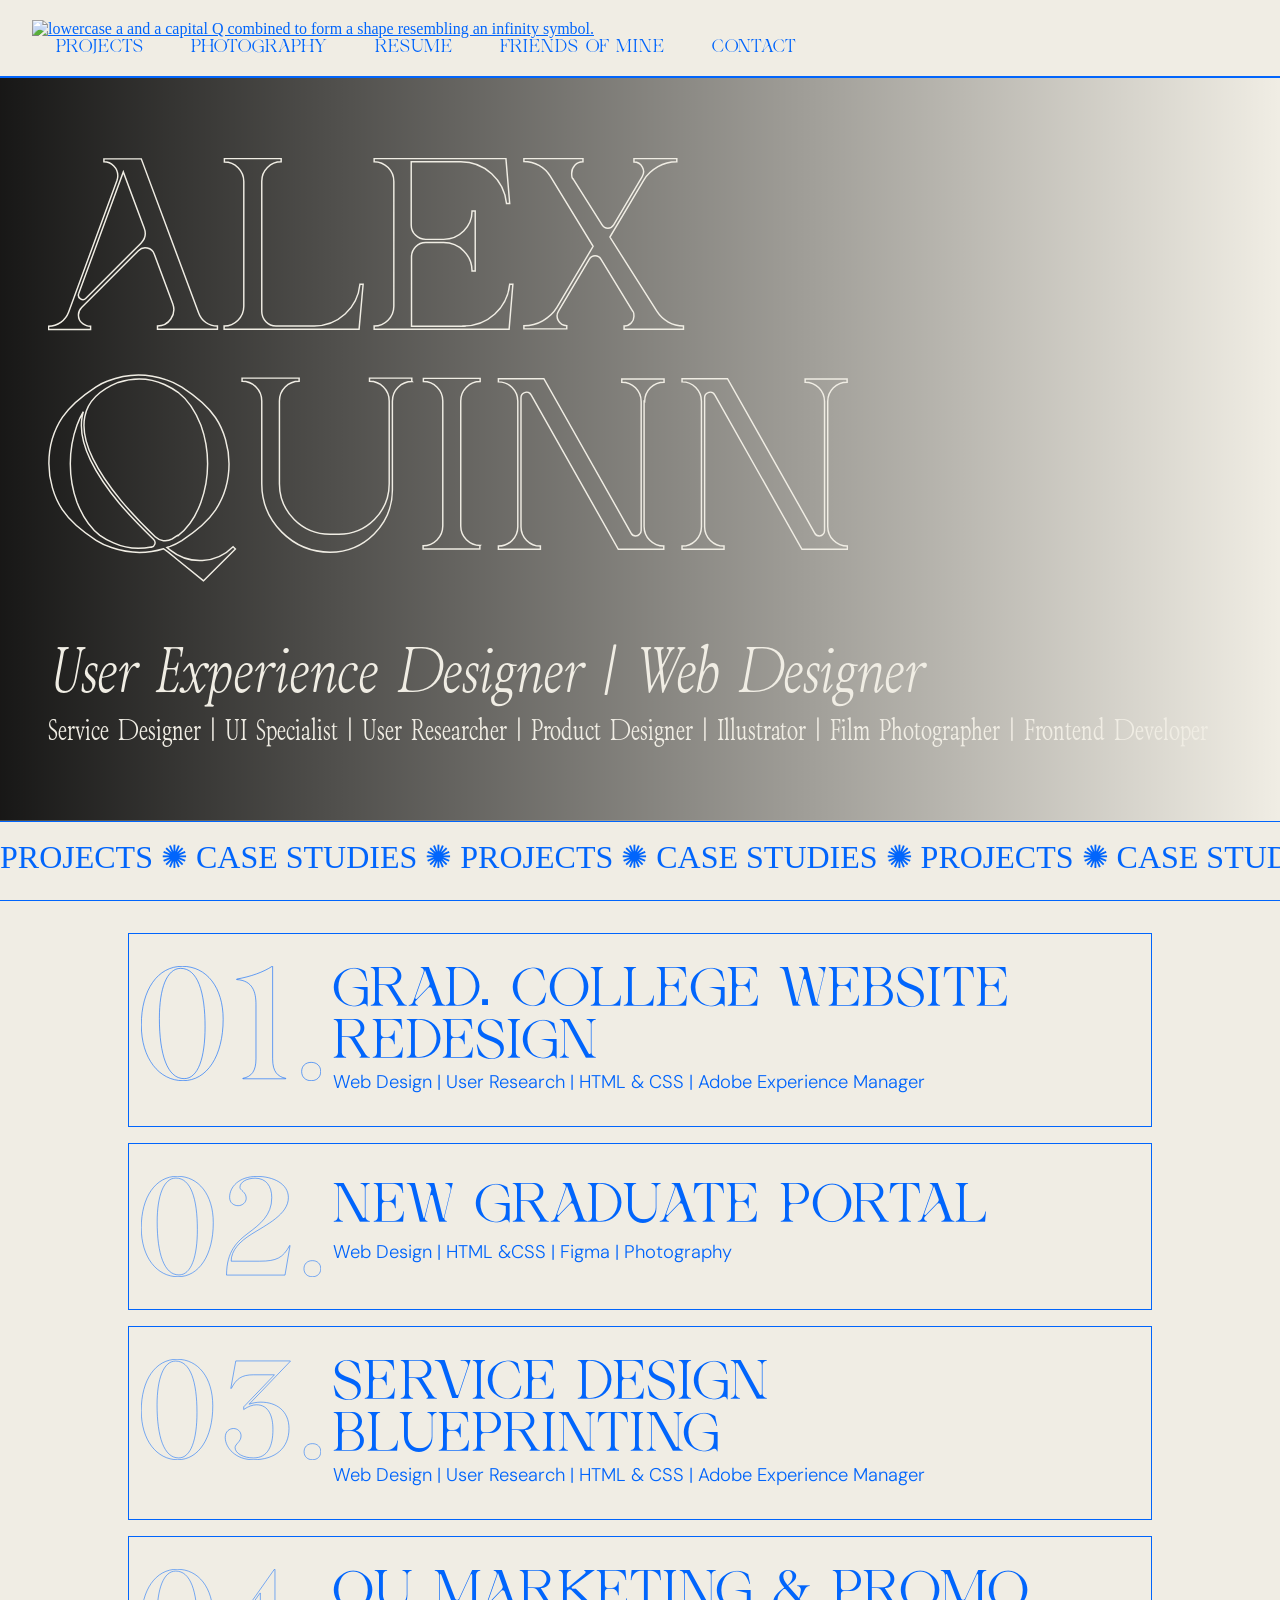
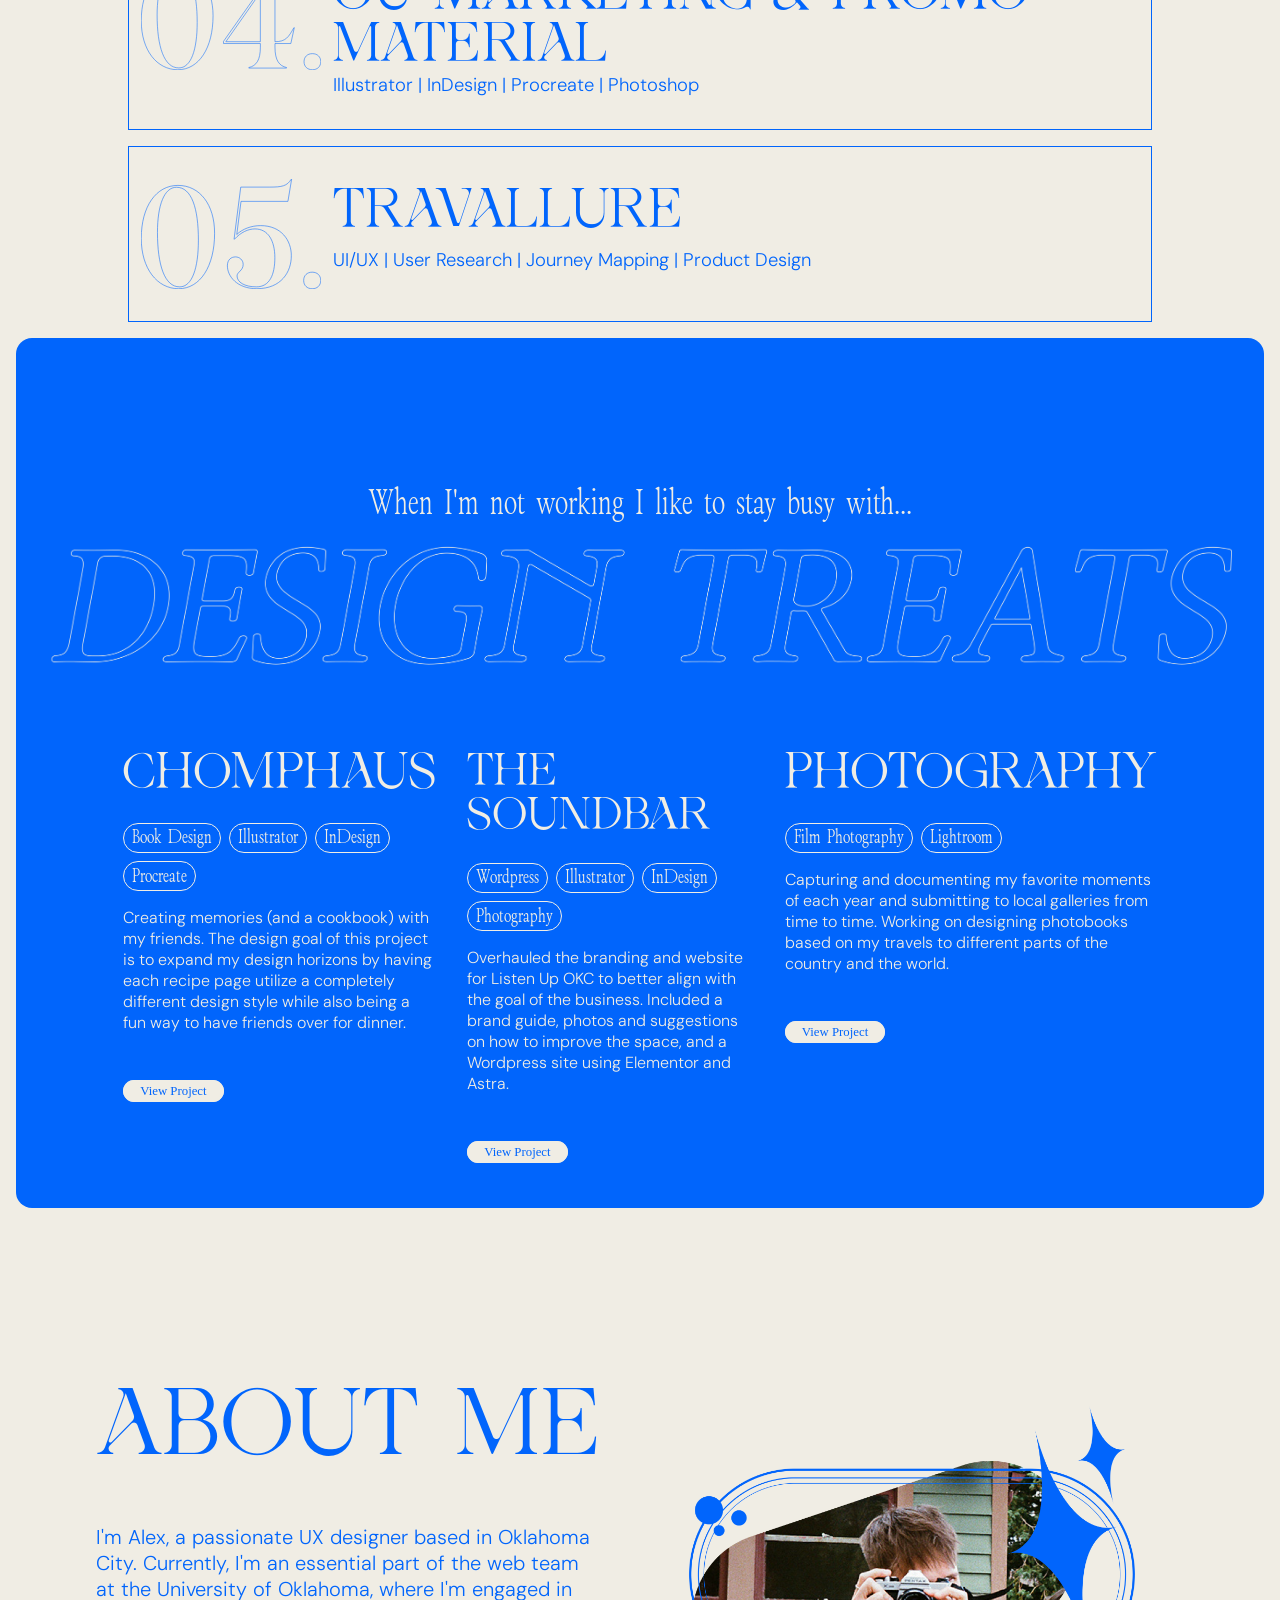
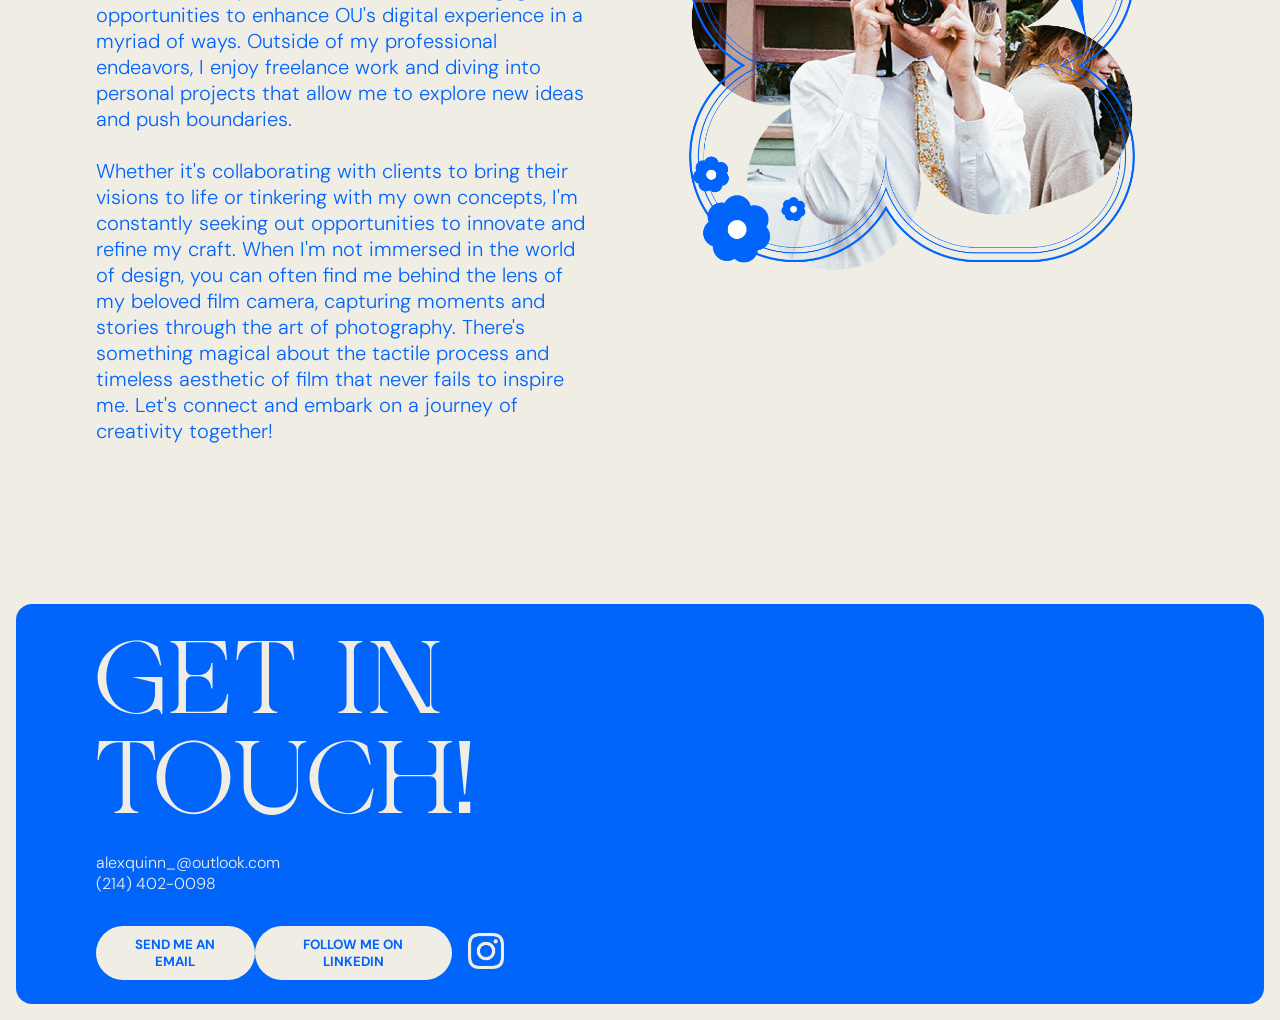
==== commit 8e738a75: "adding projects link" ====
--- a/index.html
+++ b/index.html
@@ -26,7 +26,7 @@
                         <a href="friends" class="nav-link">FRIENDS OF MINE</a>  
                     </li>
                     <li class="nav-item">
-                        <a href="#contact" class="nav-link">CONTACT</a>    
+                        <a href="https://alexquinn.design/#contact" class="nav-link">CONTACT</a>    
                     </li>
                 </ul>
                 <div class="hamburger">
@@ -62,7 +62,7 @@
                       </div>                                          
                         
                     <!-- Project List -->
-                    <div class="project-list">
+                    <div class="project-list" id="projects">
                         <div class="project clickable-div fade-in" data-url="grad-college">
                             <!-- Original image with blue stroke -->
                             <img src="Assets/number-1.svg" alt="Number one." class="original-number">
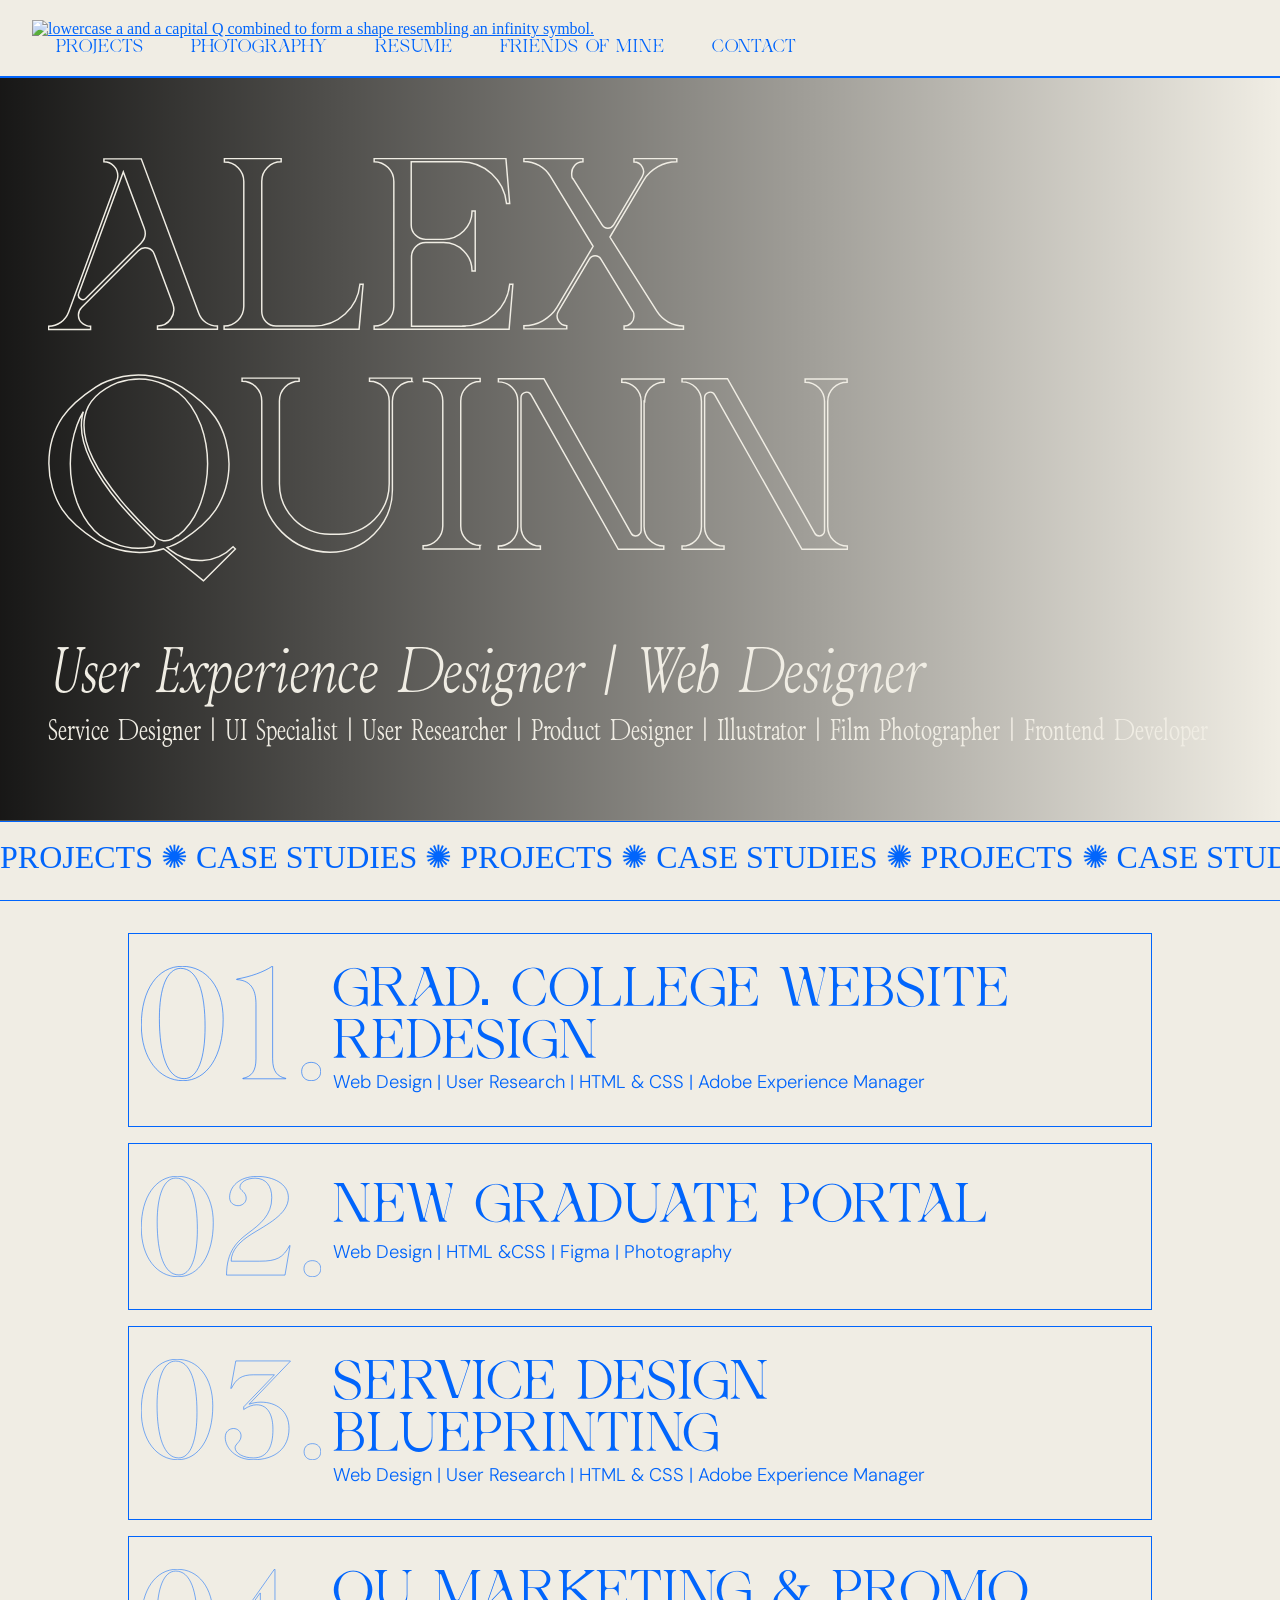
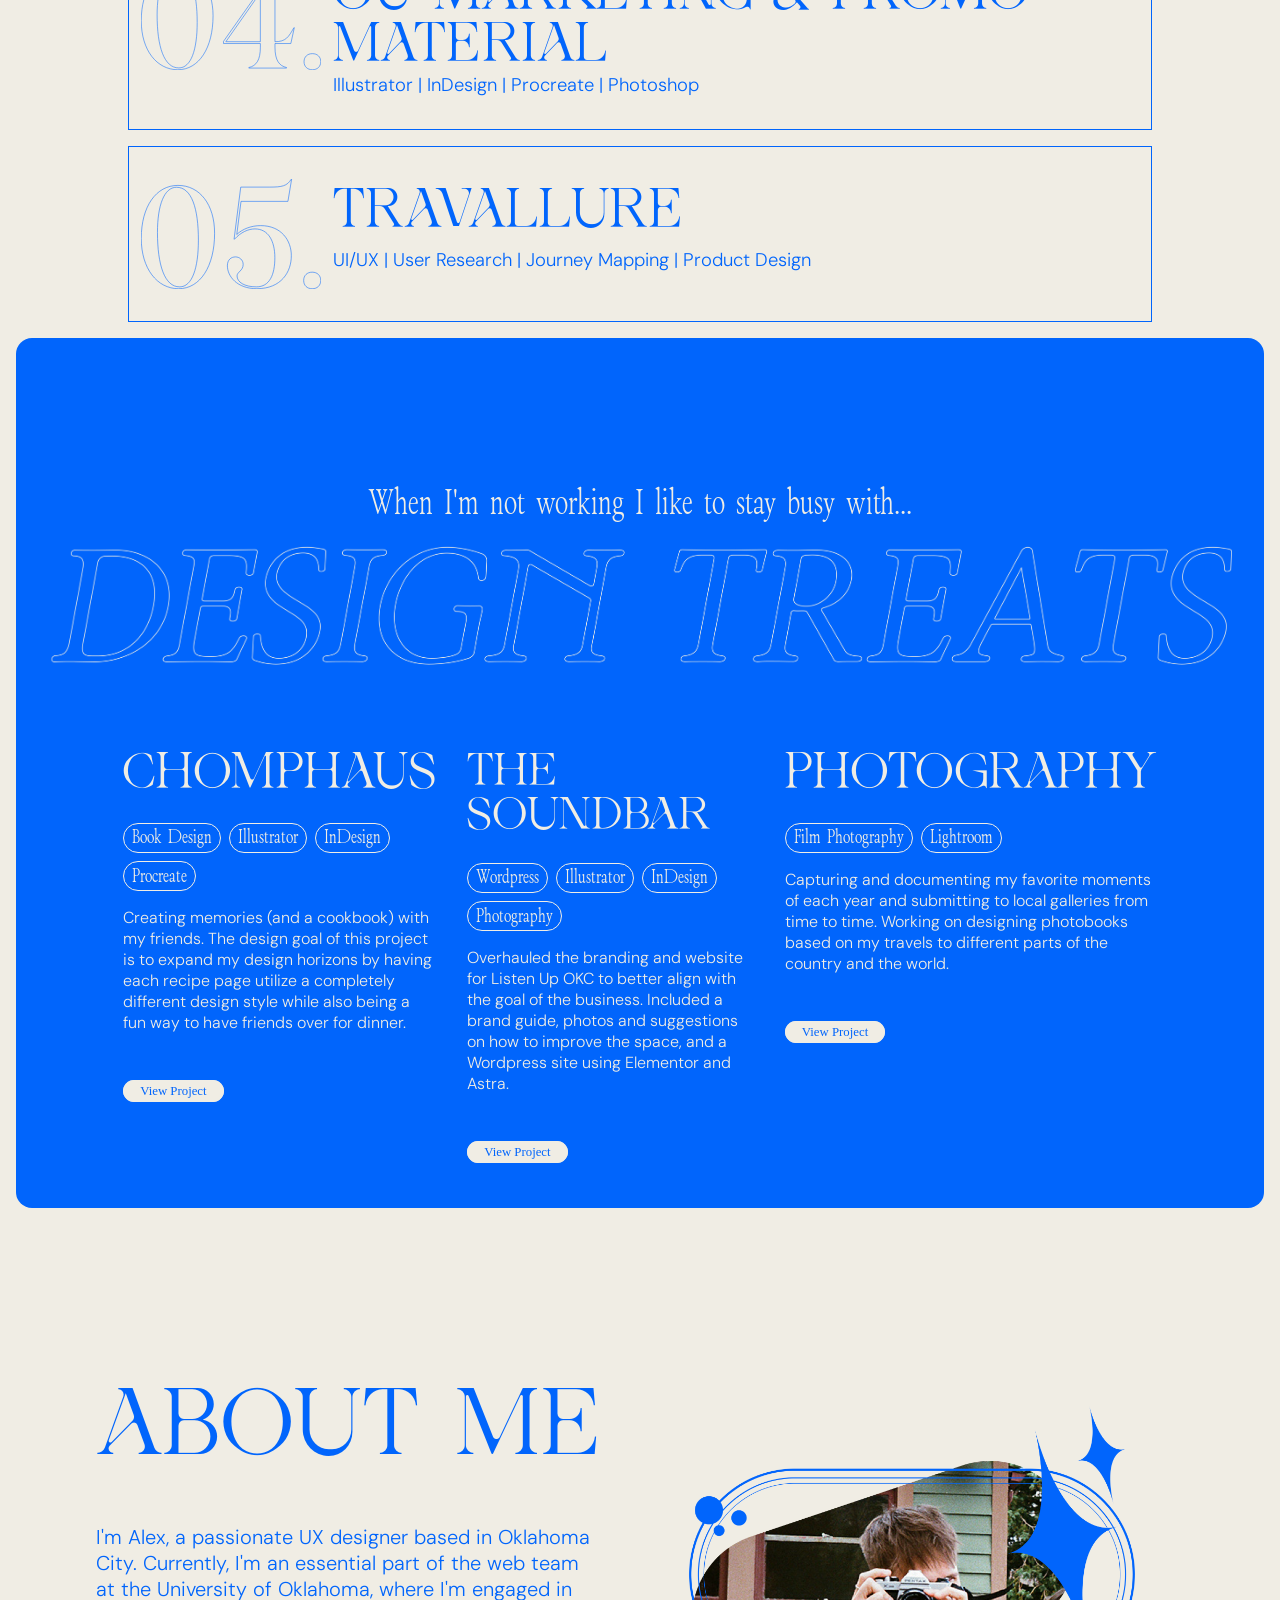
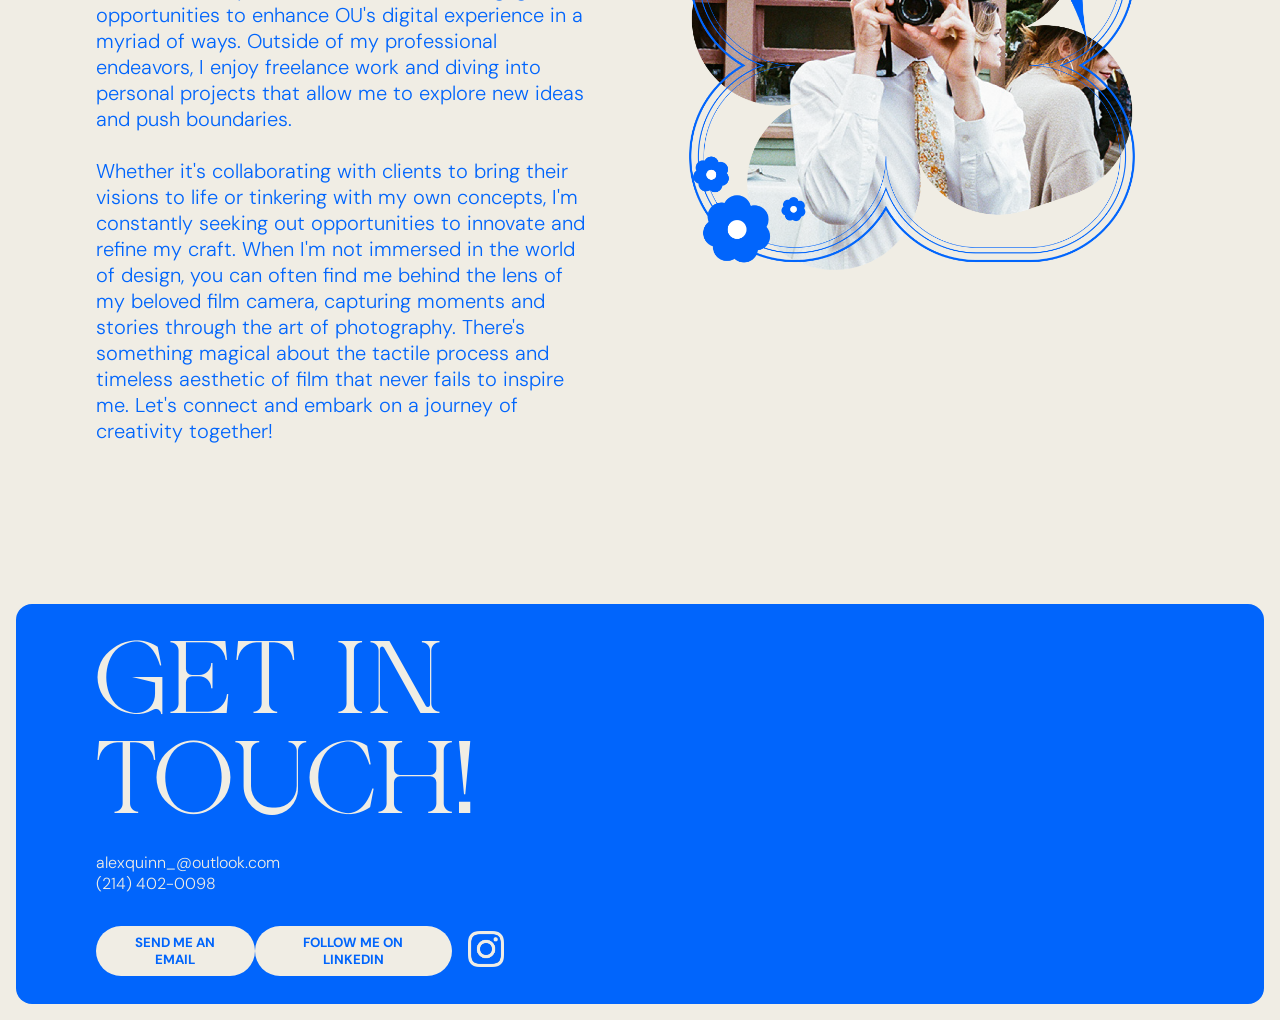
==== commit 389c5dc3: "Fixed the footer on photography" ====
--- a/index.html
+++ b/index.html
@@ -46,7 +46,7 @@
                         <h2 class="hero-title-crawl">Service Designer | UI Specialist | User Researcher | Product Designer | Illustrator | Film Photographer | Frontend Developer</h2>
                     </div>
                 </section>
-                <section class="projects">
+                <section class="projects" id="projects">
                     <!-- Add the Marquee here -->
                     <div id="marquee-container">
                         <div id="marquee-content">PROJECTS ✺ CASE STUDIES ✺ PROJECTS ✺ CASE STUDIES ✺ PROJECTS ✺ CASE STUDIES ✺ PROJECTS ✺ CASE STUDIES ✺ PROJECTS ✺ CASE STUDIES 
@@ -62,7 +62,7 @@
                       </div>                                          
                         
                     <!-- Project List -->
-                    <div class="project-list" id="projects">
+                    <div class="project-list">
                         <div class="project clickable-div fade-in" data-url="grad-college">
                             <!-- Original image with blue stroke -->
                             <img src="Assets/number-1.svg" alt="Number one." class="original-number">
@@ -176,8 +176,8 @@
                 <div class="two-col-grid-wide">
                     <div class="my-2 ml-5">
                         <h2 class="footer-contact mb-1">GET IN TOUCH!</h2>
-                        <p id="contact-email">alexquinn_@outlook.com</p>
-                        <p id="contact-phone" class="mb-2">(214) 402-0098</p>
+                        <p>alexquinn_@outlook.com</p>
+                        <p class="mb-2">(214) 402-0098</p>
                         <div class="space-between width-75 my-auto" id="footer-buttons">
                             <a href="mailto:alexquinn_@outlook.com" >
                                 <button type="button" class="btn-white">SEND ME AN EMAIL</button>
--- a/style.css
+++ b/style.css
@@ -3,6 +3,9 @@
     box-sizing: border-box;
     margin: 0;
     padding: 0;
+}
+html {
+    scroll-behavior: smooth;
 }
 body{
     color: #0165FC;
@@ -63,18 +66,6 @@
     text-decoration: none;
     transition: 350ms ease-in-out;
 }
-.button-invert{
-    background-color: #000814;
-    border: 1px solid #000814;
-    border-radius: 2rem; 
-    color: #F0EDE4;
-    font-family: "DM Sans";
-    font-size: .8rem;
-    margin: 0.5rem 0.5rem 10rem 0rem;
-    padding: 0.2rem 1rem 0.2rem 1rem;
-    text-decoration: none;
-    transition: 350ms ease-in-out;
-}
 .button:hover{
     margin-left: 1rem;
 }
@@ -464,7 +455,7 @@
     border: none;
     font-family: "DM Sans Bold";
     height: auto;
-    padding: 10px 20px;
+    padding: 8px 20px;
     text-align: center;
     cursor: pointer;
     border-radius: 30px;
@@ -475,7 +466,18 @@
     border: none;
     font-family: "DM Sans Bold";
     height: auto;
-    padding: 10px 20px;
+    padding: 8px 20px;
+    text-align: center;
+    cursor: pointer;
+    border-radius: 30px;
+}
+.btn-black{
+    color: #F0EDE4;
+    background-color: #000814;
+    border: none;
+    font-family: "DM Sans Bold";
+    height: auto;
+    padding: 8px 20px;
     text-align: center;
     cursor: pointer;
     border-radius: 30px;
@@ -710,7 +712,7 @@
     background-position: center;
     background-repeat: no-repeat;
     background-size: cover;
-    height: 82.5vh;
+    min-height: 82.5vh;
 }
 .name-hero-container{
     display: block;
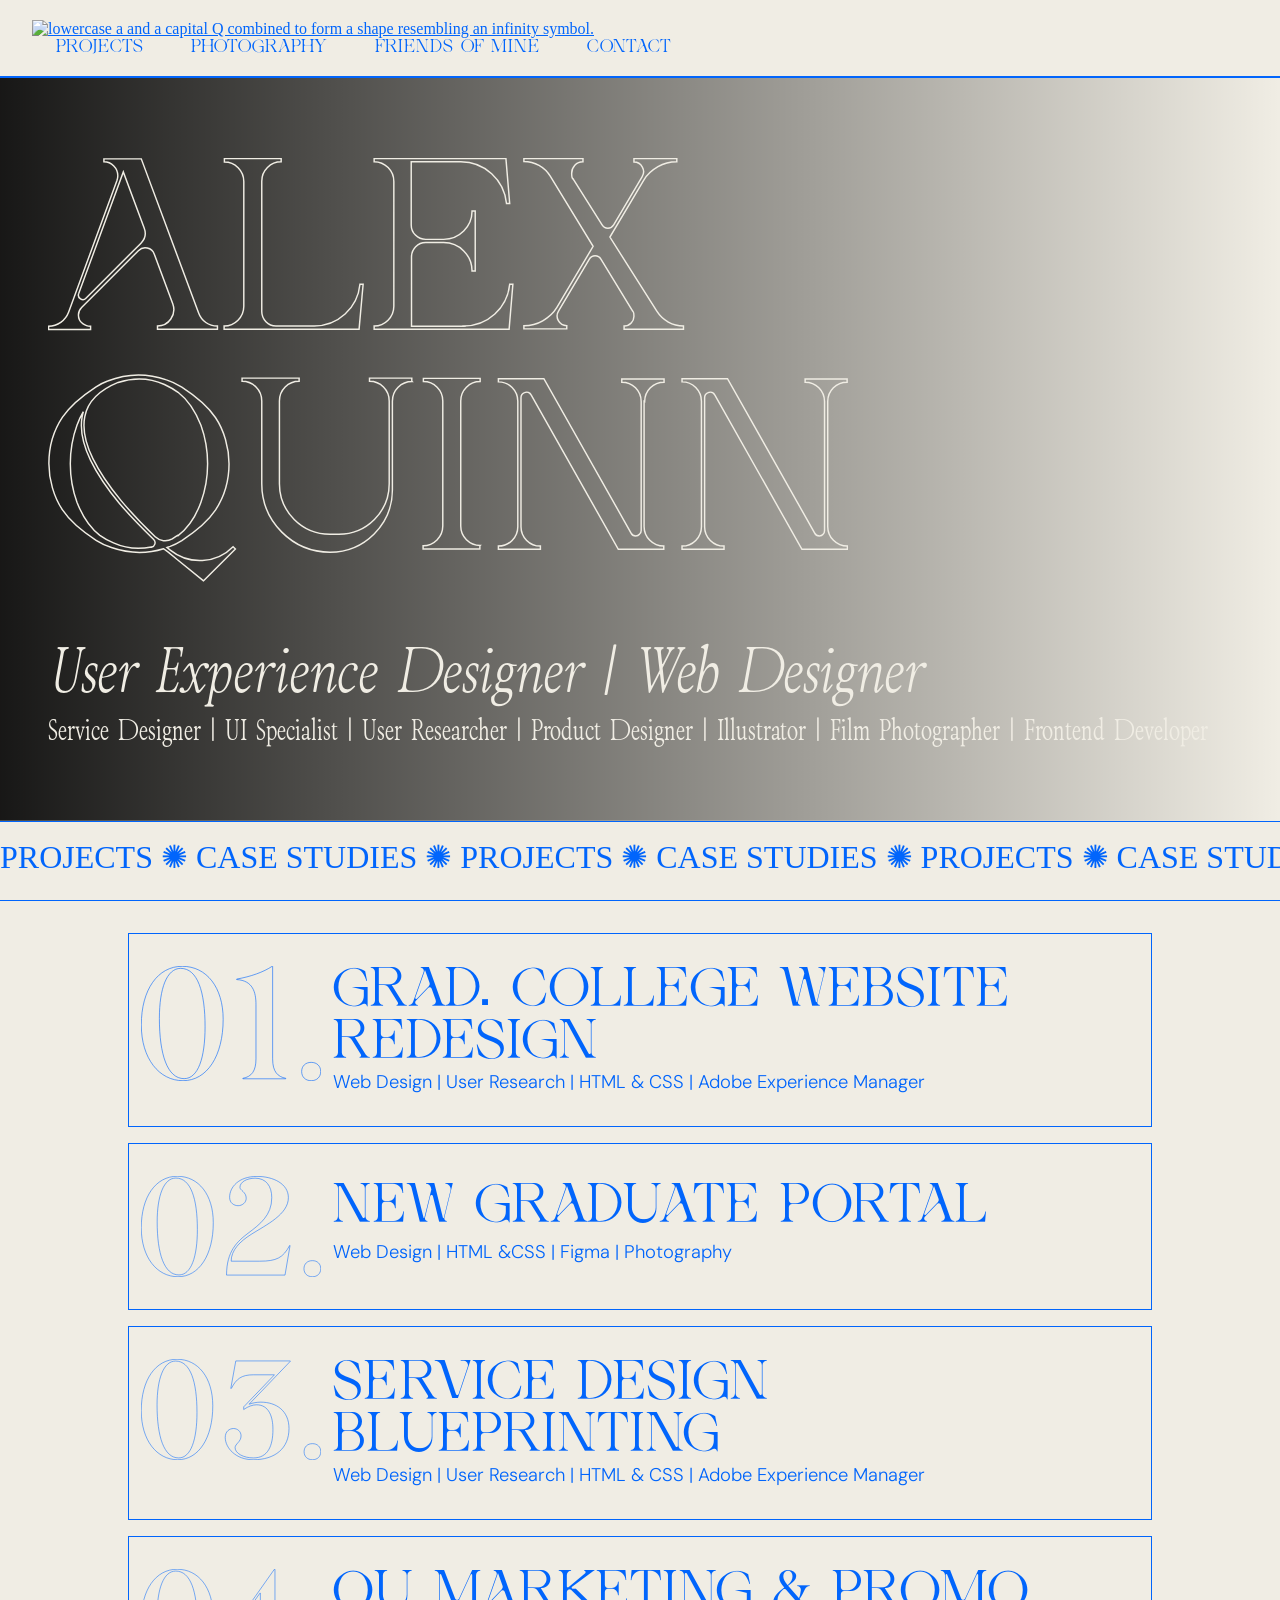
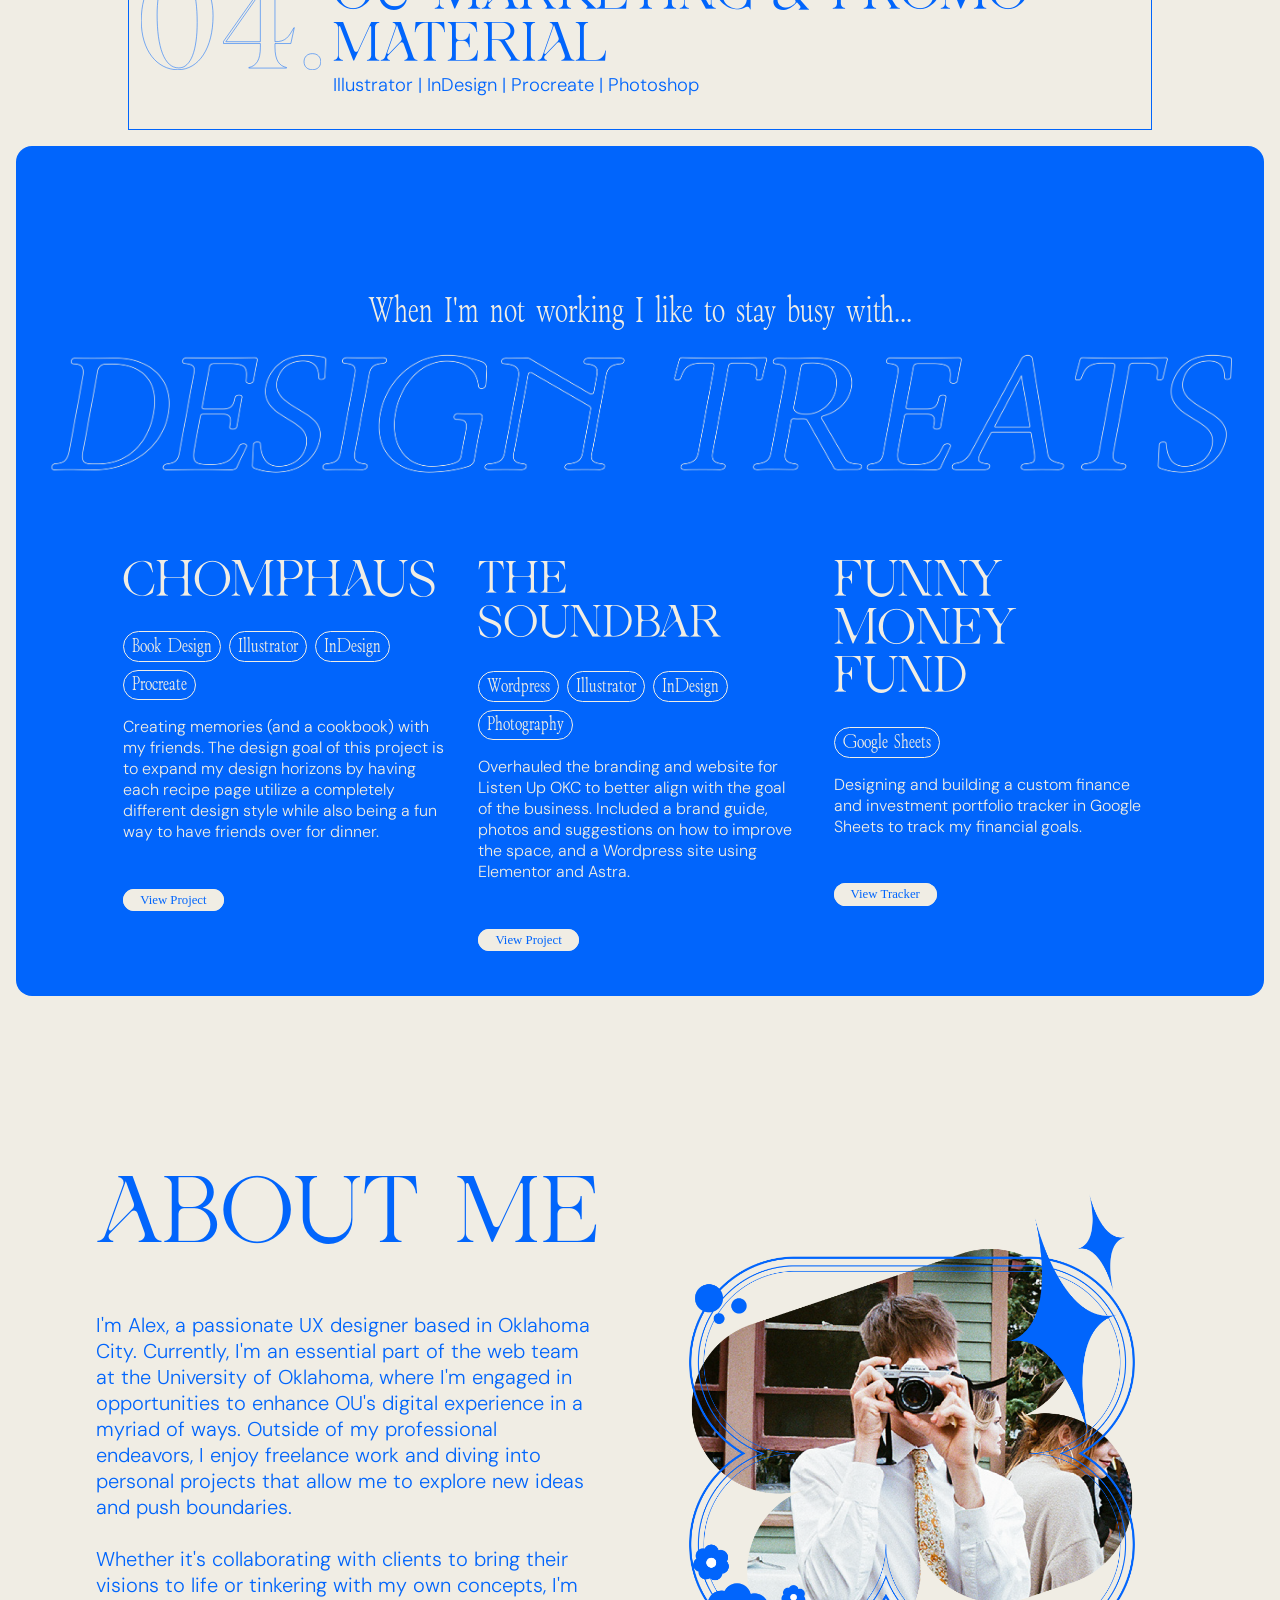
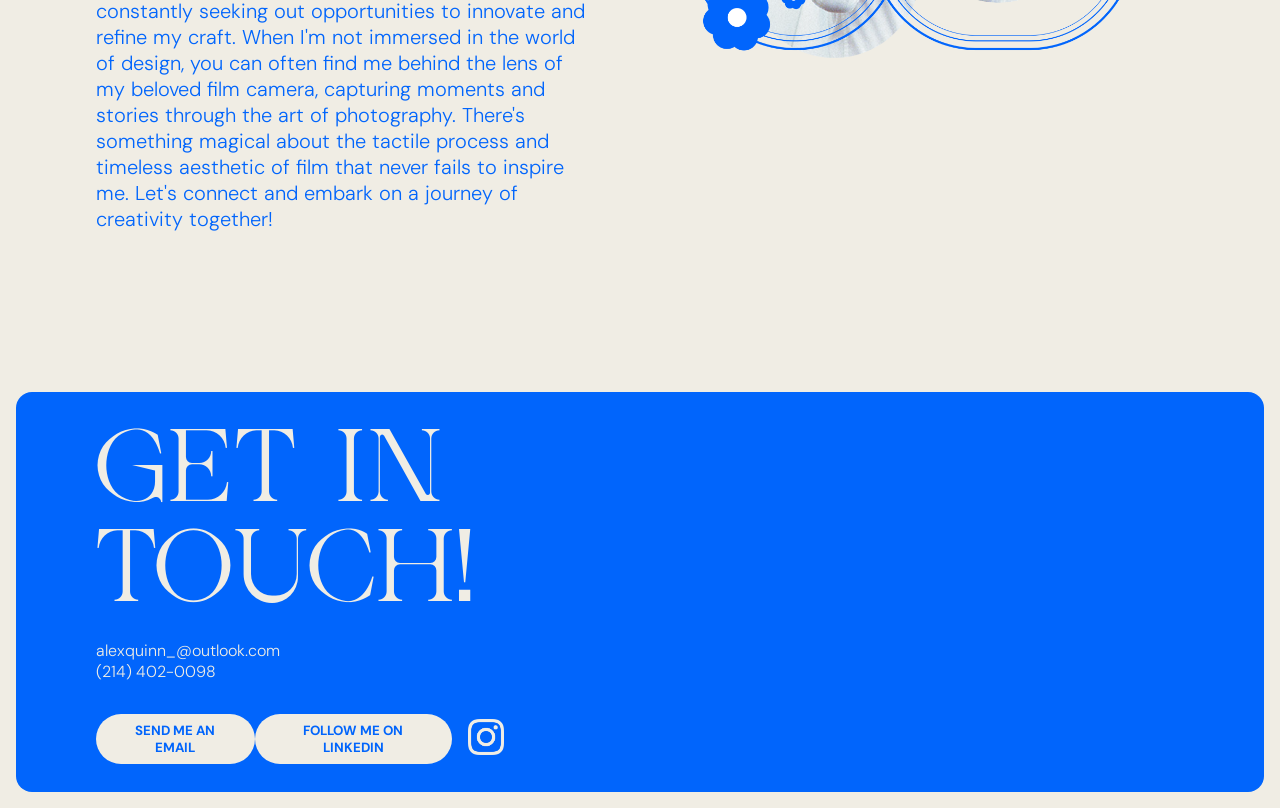
==== commit 78383a3d: "Hiding things so the website can be published" ====
--- a/index.html
+++ b/index.html
@@ -19,9 +19,9 @@
                     <li class="nav-item">
                         <a href="photography" class="nav-link">PHOTOGRAPHY</a>  
                     </li>
-                    <li class="nav-item">
+                    <!--<li class="nav-item">
                         <a href="resume" class="nav-link">RESUME</a>  
-                    </li>
+                    </li>-->
                     <li class="nav-item">
                         <a href="friends" class="nav-link">FRIENDS OF MINE</a>  
                     </li>
@@ -91,12 +91,12 @@
                             <p class="project-name">OU MARKETING & PROMO MATERIAL</p>
                             <p class="project-tags">Illustrator | InDesign | Procreate | Photoshop</p>
                         </div>
-                        <div class="project clickable-div fade-in" data-url="travallure">
+                        <!--<div class="project clickable-div fade-in" data-url="travallure">
                             <img src="Assets/number-5.svg" alt="Number five." class="original-number">
                             <img src="Assets/number-5-alt.svg" alt="Number five." class="hover-number">
                             <p class="project-name">TRAVALLURE</p>
                             <p class="project-tags">UI/UX | User Research | Journey Mapping | Product Design</p>
-                        </div>
+                        </div>-->
                     </div>
                 </section>
                 
@@ -137,16 +137,14 @@
                                 <a href="https://alexquinn.design/the-soundbar" class="button">View Project</a>
                             </div>
                             <div class="design-treat">
-                                <p class="dt-header">PHOTOGRAPHY</p>
+                                <p class="dt-header">FUNNY MONEY FUND</p>
                                 <div class="tag-container">
-                                    <div><p>Film Photography</p></div>
-                                    <div><p>Lightroom</p></div>
+                                    <div><p>Google Sheets</p></div>
                                 </div>
-                                <p class="dt-body">Capturing and documenting my favorite moments of each year and 
-                                    submitting to local galleries from time to time. Working on designing photobooks
-                                    based on my travels to different parts of the country and the world.
+                                <p class="dt-body">Designing and building a custom finance and investment portfolio tracker
+                                    in Google Sheets to track my financial goals.
                                 </p>
-                                <a href="https://alexquinn.design/photography" class="button">View Project</a>
+                                <a href="https://docs.google.com/spreadsheets/d/1RVBE6_7aiAUY7dHhJZ4sD4LsXZUu3l8YAtKZPO2fkPw/edit?usp=sharing" class="button">View Tracker</a>
                             </div>
                         </div>
                     </div>
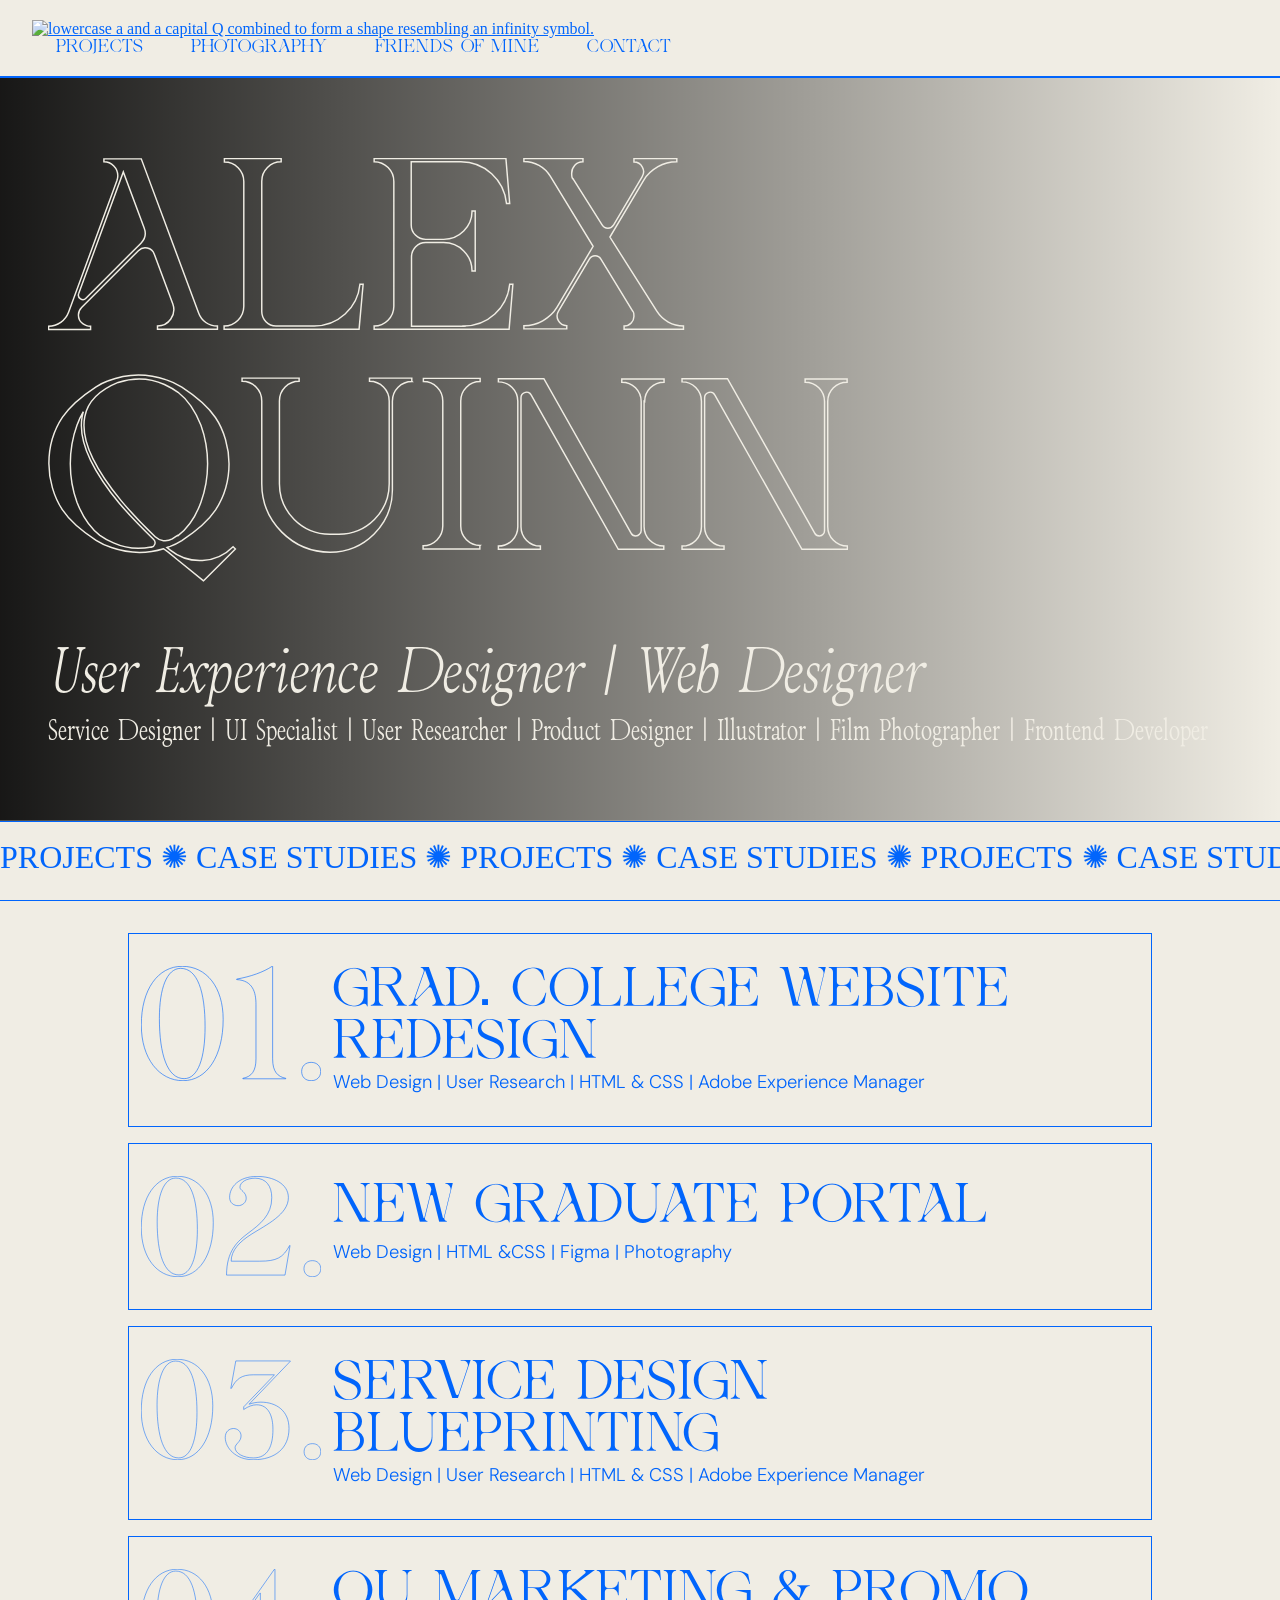
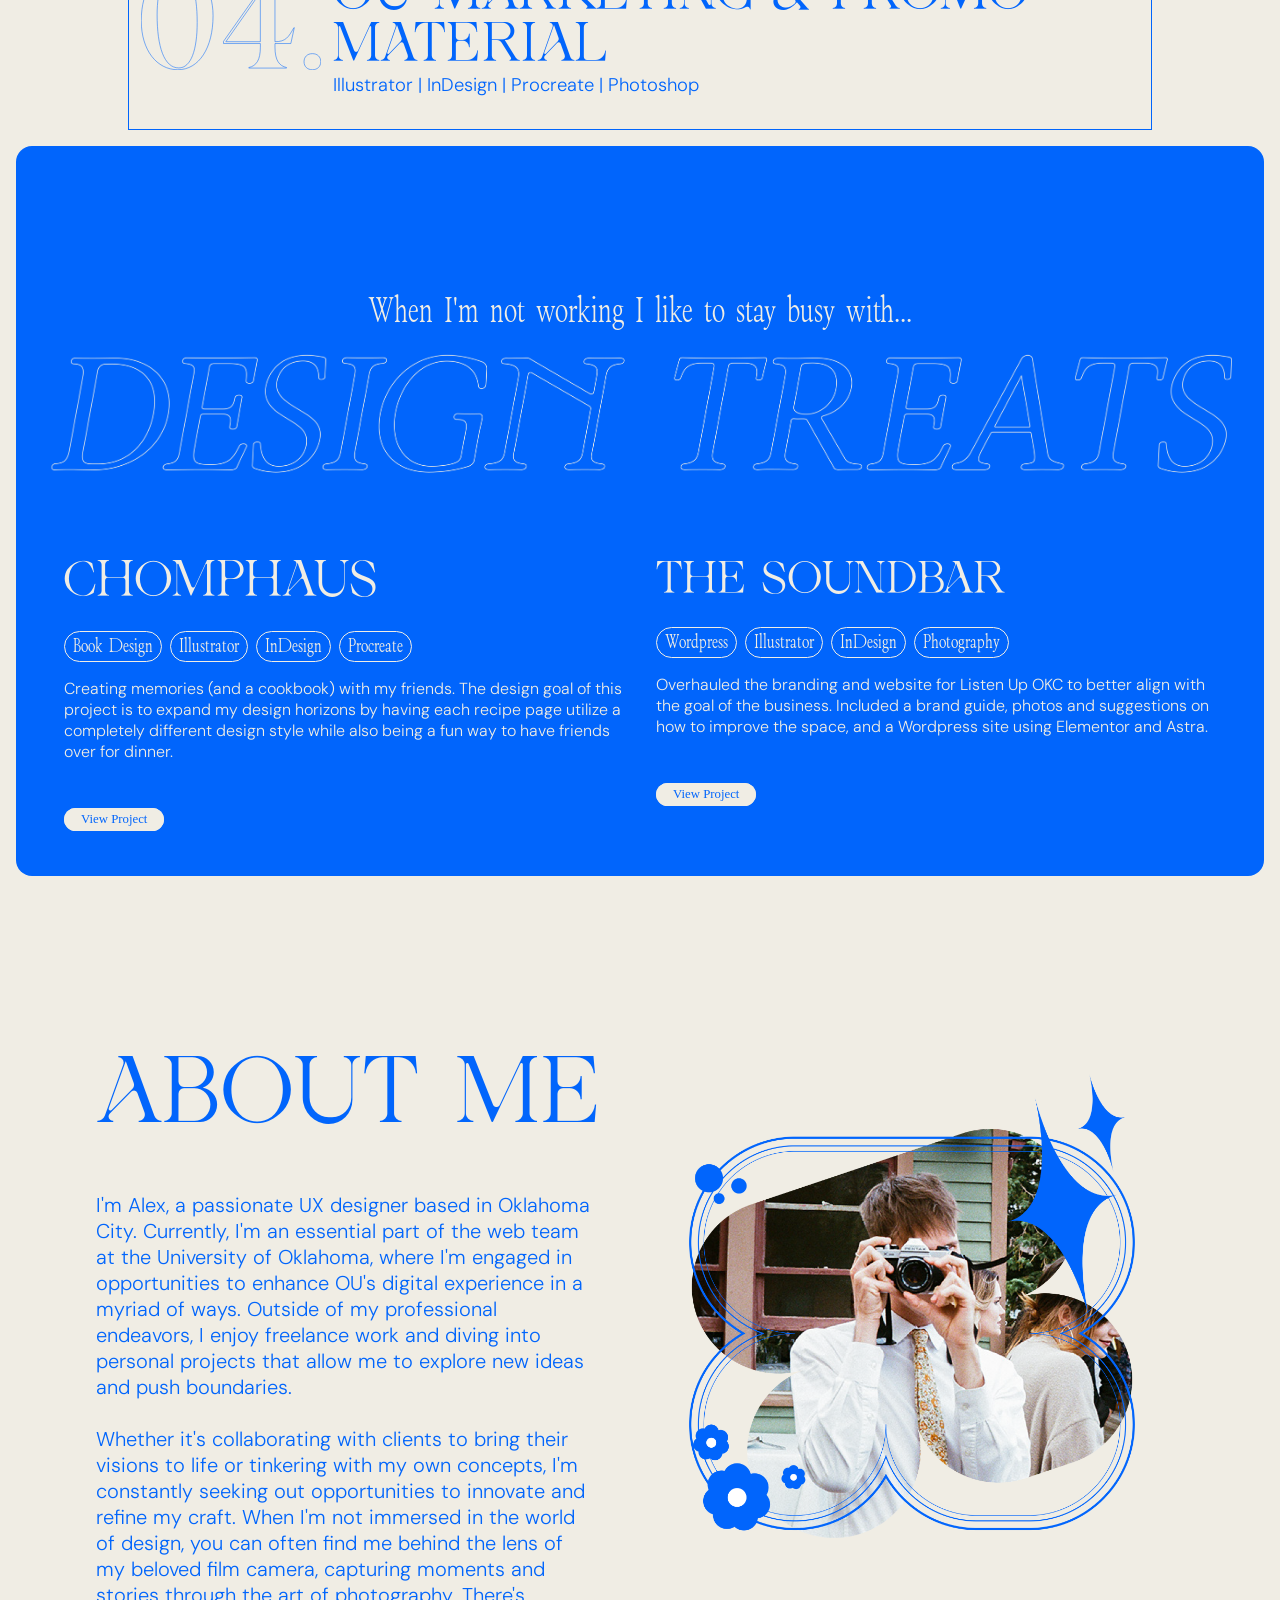
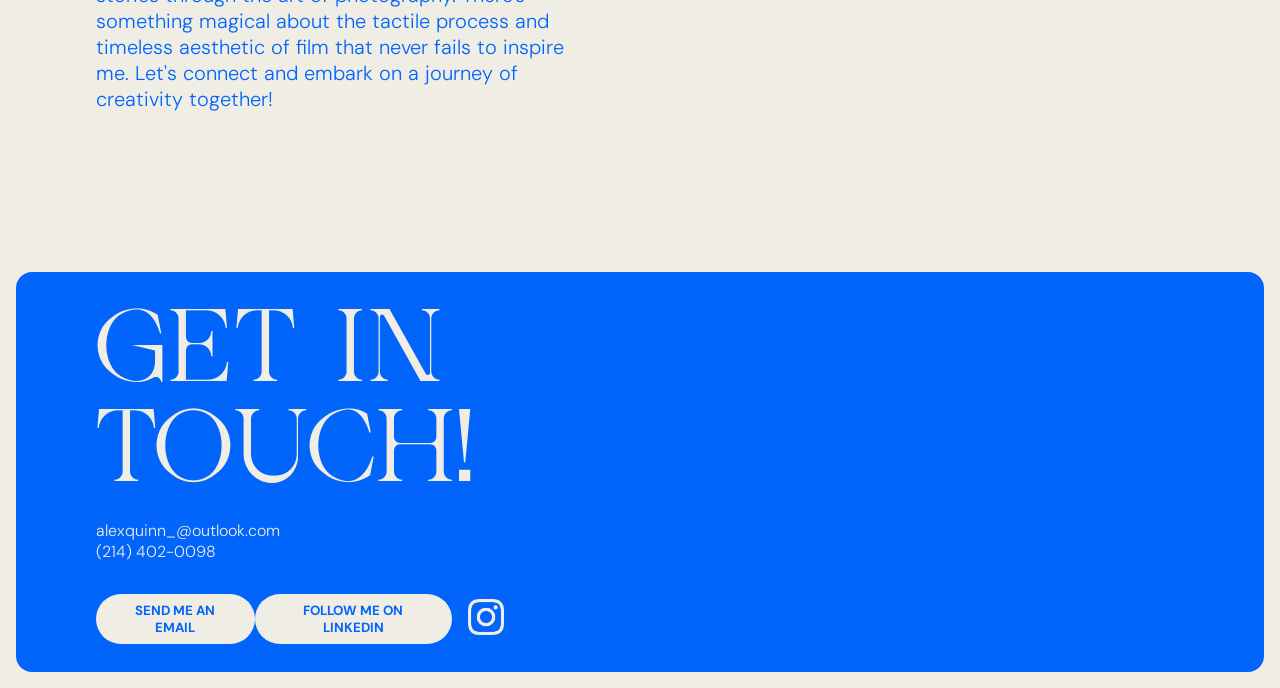
==== commit 5323131e: "Removed Funny Money Fund" ====
--- a/index.html
+++ b/index.html
@@ -106,7 +106,7 @@
                             <p class="design-treats-lead">When I'm not working I like to stay busy with...</p>
                             <img src="Assets/design-treats-header.png" class="dt-header-img" alt="design treats.">
                         </div>
-                        <div class="three-col-grid-90">
+                        <div class="two-col-grid">
                             <div class="design-treat">
                                 <p class="dt-header">CHOMPHAUS</p>
                                 <div class="tag-container">
@@ -135,16 +135,6 @@
                                     to improve the space, and a Wordpress site using Elementor and Astra.
                                 </p>
                                 <a href="https://alexquinn.design/the-soundbar" class="button">View Project</a>
-                            </div>
-                            <div class="design-treat">
-                                <p class="dt-header">FUNNY MONEY FUND</p>
-                                <div class="tag-container">
-                                    <div><p>Google Sheets</p></div>
-                                </div>
-                                <p class="dt-body">Designing and building a custom finance and investment portfolio tracker
-                                    in Google Sheets to track my financial goals.
-                                </p>
-                                <a href="https://docs.google.com/spreadsheets/d/1RVBE6_7aiAUY7dHhJZ4sD4LsXZUu3l8YAtKZPO2fkPw/edit?usp=sharing" class="button">View Tracker</a>
                             </div>
                         </div>
                     </div>
--- a/style.css
+++ b/style.css
@@ -140,6 +140,9 @@
 .blue-background{
     background: #0165FC;
 }
+.red-background{
+    background: #fc0101;
+}
 .width-60{
     width: 60%;
 }
@@ -363,6 +366,12 @@
     margin-top: auto;
     margin-bottom: auto;
 }
+.mr-auto{
+    margin-right: auto;
+}
+ml-auto{
+    margin-left: auto;
+}
 .ml-2{
     margin-left:2rem;
 }
@@ -398,6 +407,9 @@
 }
 
 /* Padding */
+.p-2{
+    padding: 2rem;
+}
 .pb-1{
     padding-top: 1rem;
 }
@@ -460,6 +472,18 @@
     cursor: pointer;
     border-radius: 30px;
 }
+.btn-blue-big{
+    color: #F0EDE4;
+    background-color: #0165FC;
+    border: none;
+    font-family: "DM Sans Bold";
+    font-size: 1.5rem;
+    height: auto;
+    padding: 8px 20px;
+    text-align: center;
+    cursor: pointer;
+    border-radius: 30px;
+}
 .btn-white{
     color: #0165FC;
     background-color: #F0EDE4;
@@ -589,7 +613,8 @@
     display: grid;
     grid-template-columns: 1fr 1fr 1fr 1fr;
     grid-template-rows: auto;
-    width: 80%;
+    grid-gap: 20px;
+    width: 90%;
     margin-left: auto;
     margin-right: auto;
 }
@@ -599,7 +624,7 @@
     display: block;
     max-width: 100%;
     height: auto;
-    border-radius: 1rem;
+    border-radius: .5rem;
 }
 .basic-img-square{
     width: 100%;
@@ -1278,6 +1303,14 @@
     margin-left: auto;
     margin-right: auto;
     margin-top: 3rem;
+}
+.sdb-card{
+    border: 1px solid #0165FC;
+    border-radius: 1rem;
+}
+.sdb-icon{
+    width: auto;
+    max-width: 10rem;
 }
 
 /*delete later*/
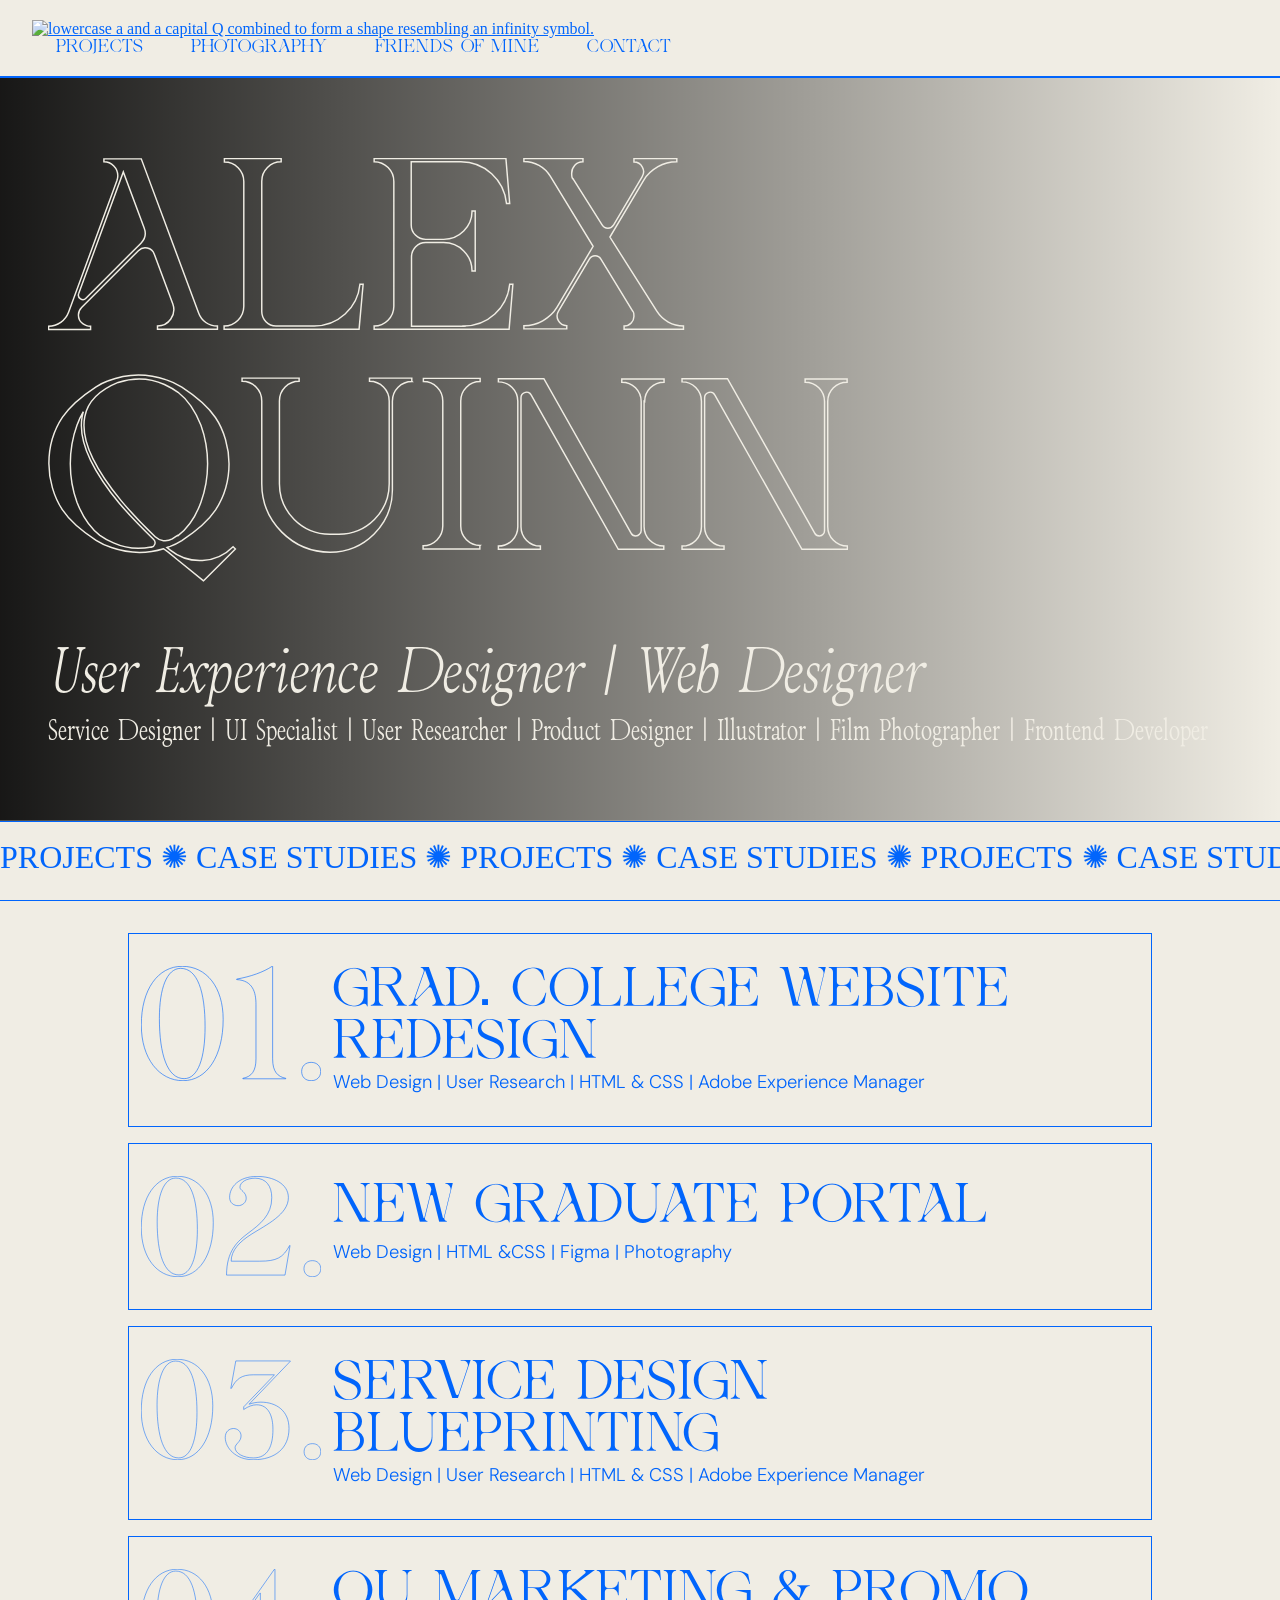
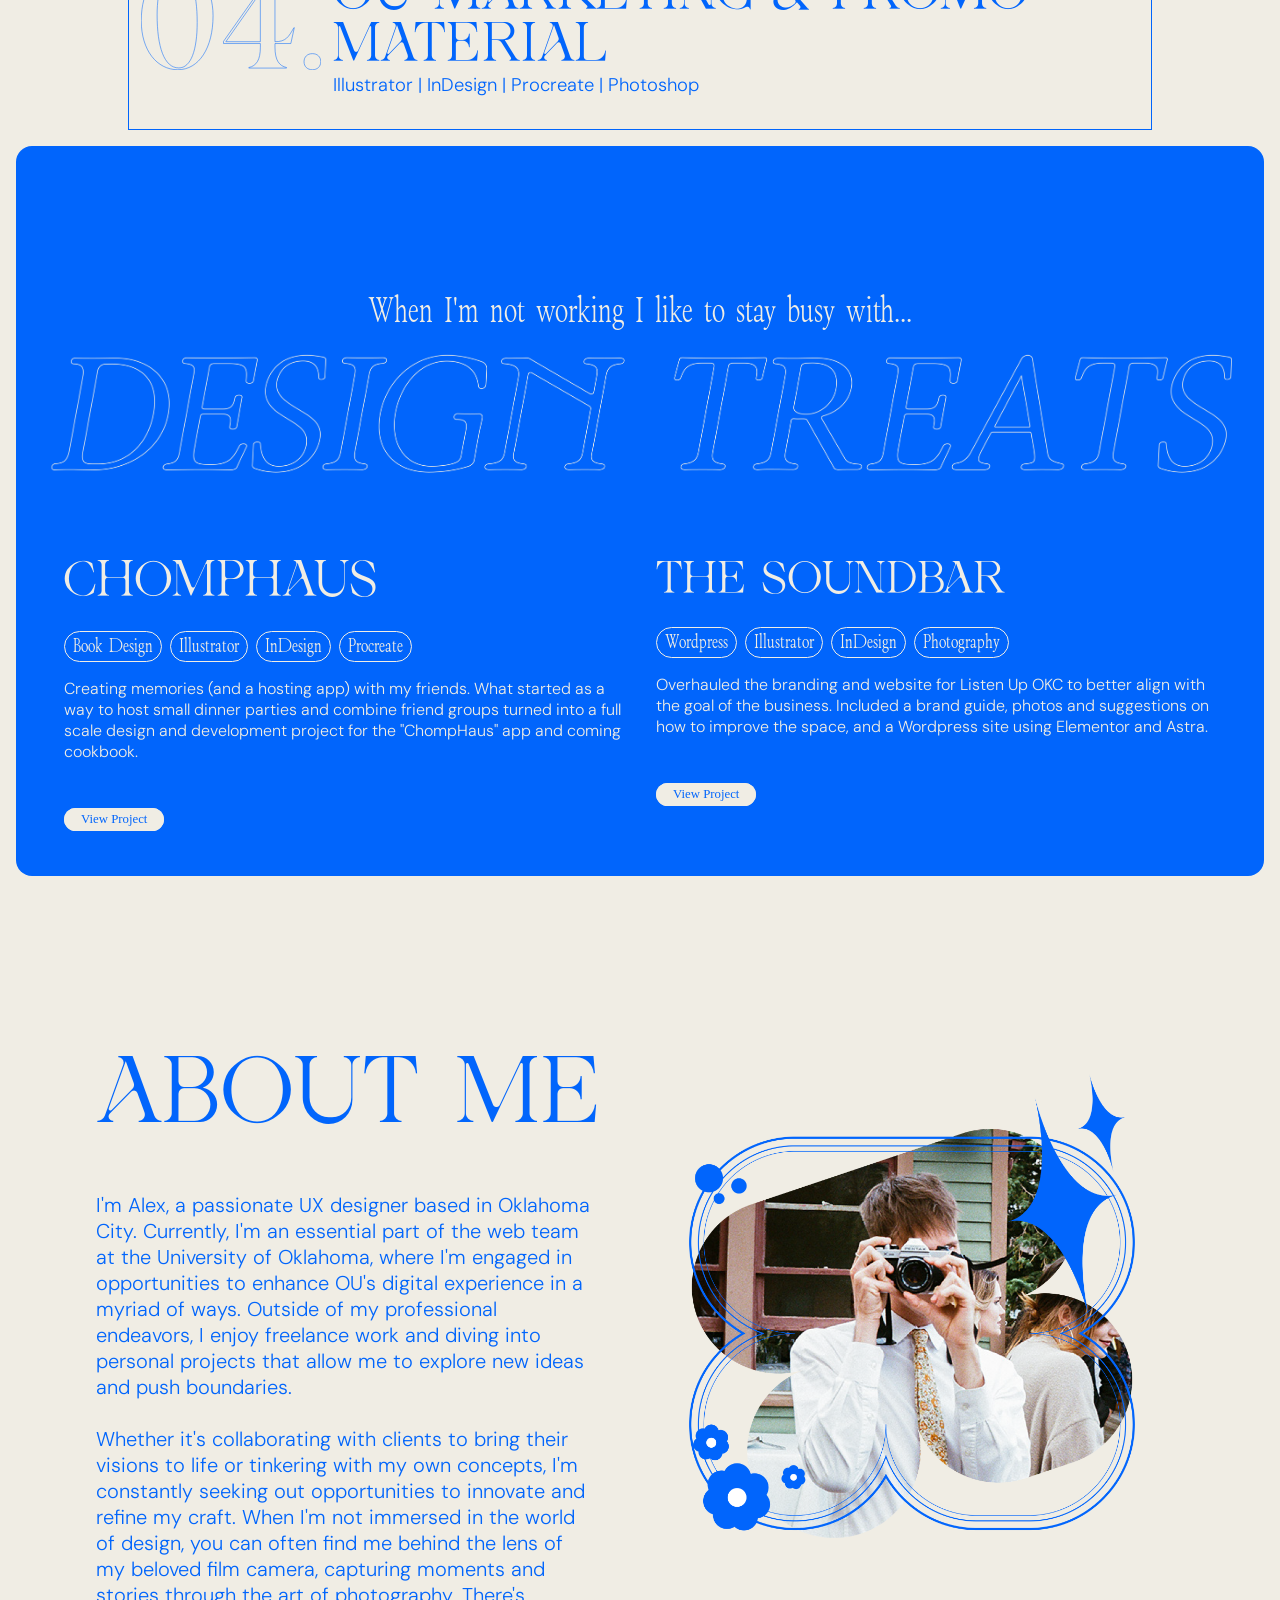
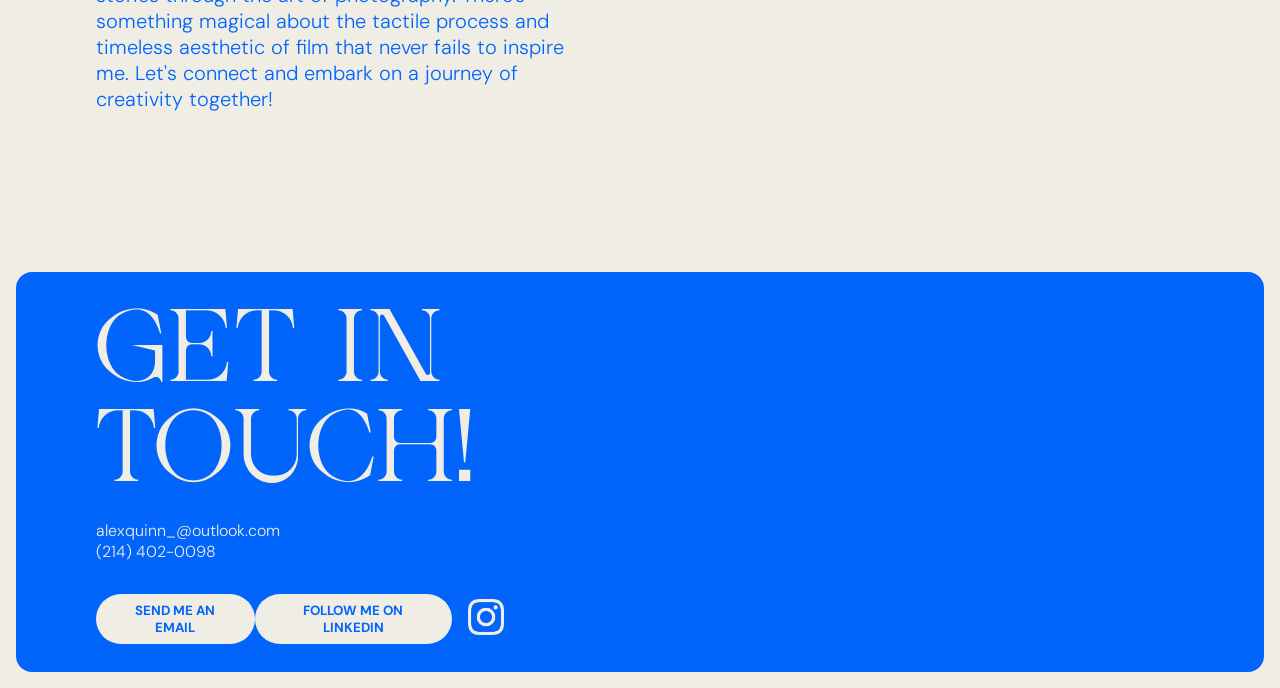
==== commit 7fcb7a8d: "Added some information about ChompHaus" ====
--- a/index.html
+++ b/index.html
@@ -115,11 +115,9 @@
                                     <div><p>InDesign</p></div>
                                     <div><p>Procreate</p></div>
                                 </div>
-                                <p class="dt-body">Creating memories (and a cookbook) with my friends. 
-                                    The design goal of this project is to expand my design horizons by 
-                                    having each recipe page utilize a completely different design style while also being
-                                    a fun way to have friends over for dinner.
-                                </p>
+                                <p class="dt-body">Creating memories (and a hosting app) with my friends. 
+                                    What started as a way to host small dinner parties and combine friend groups turned into
+                                    a full scale design and development project for the "ChompHaus" app and coming cookbook.                              </p>
                                 <a href="https://alexquinn.design/chomphaus" class="button">View Project</a>
                             </div>
                             <div class="design-treat">
--- a/style.css
+++ b/style.css
@@ -1447,15 +1447,16 @@
 @media only screen and (max-width: 1024px){
     .nav-menu {
         align-items: flex-start;
-        position: fixed;
+        /* use absolute positioning so the menu floats beneath the navbar instead of fixed to the viewport */
+        position: absolute;
+        top: 100%;
         left: -100%;
-        height: 100%;
+        height: 100vh;
         flex-direction: column;
         background-color: #F0EDE4;
         width: 100%;
-        border-radius: 10px;
         text-align: center;
-        transition: 1s ease-in-out;
+        transition: 800ms ease-in-out;
         justify-content: flex-start;
     }
     .alternate-background{
@@ -1472,6 +1473,10 @@
     }
     .nav-menu.active {
         left: 0;
+        background-color: #F0EDE4;
+    }
+    .nav-menu.active.alt-page{
+        background-color: #000814;
     }
     .hamburger {
         display: block;
